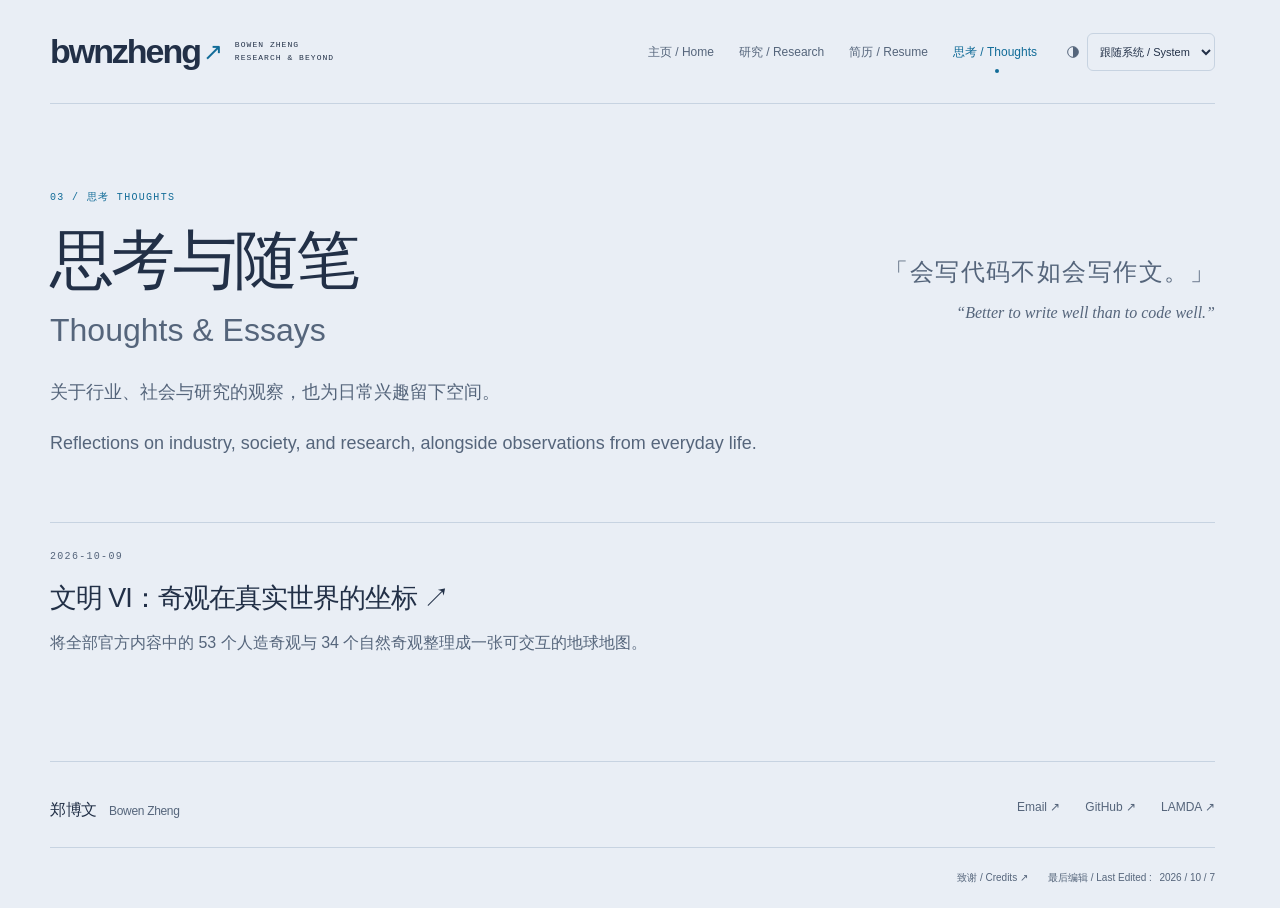
==== blog/index.html @ 1c4743f0 "Publish website" ====
<!DOCTYPE html><html lang="en"><head><meta charset="UTF-8"><meta name="viewport" content="width=device-width, initial-scale=1"><meta name="description" content="Bowen Zheng, PhD candidate at LAMDA, Nanjing University. Research in continual learning, generative models, and agentic image generation."><meta name="theme-color" content="#101310"><script>
      document.documentElement.classList.add('js-enabled');
    </script><script>// Runs in the head before first paint, shared by every page.
(() => {
  const storageKey = 'bwnzheng-theme';
  const system = window.matchMedia('(prefers-color-scheme: dark)');
  const normalize = (value) => (['light', 'dark'].includes(value) ? value : 'system');
  let preference = 'system';
  try {
    preference = normalize(localStorage.getItem(storageKey));
  } catch {
    // A blocked storage API should not prevent theme switching.
  }
  const apply = () => {
    const theme = preference === 'system' ? (system.matches ? 'dark' : 'light') : preference;
    document.documentElement.dataset.theme = theme;
    document.documentElement.dataset.themePreference = preference;
    document
      .querySelector('meta[name="theme-color"]')
      ?.setAttribute('content', theme === 'dark' ? '#101310' : '#e9eef5');
    const select = document.getElementById('theme-select');
    if (select) select.value = preference;
  };
  apply();
  system.addEventListener('change', () => {
    if (preference === 'system') apply();
  });
  window.addEventListener('storage', (event) => {
    if (event.key === storageKey || event.key === null) {
      preference = normalize(event.newValue);
      apply();
    }
  });
  document.addEventListener(
    'DOMContentLoaded',
    () => {
      apply();
      document.getElementById('theme-select')?.addEventListener('change', (event) => {
        preference = normalize(event.target.value);
        try {
          if (preference === 'system') localStorage.removeItem(storageKey);
          else localStorage.setItem(storageKey, preference);
        } catch {
          // Keep the choice active in this page even when persistence is unavailable.
        }
        apply();
      });
    },
    { once: true },
  );
})();
</script><meta name="generator" content="Astro v7.3.5"><title>思考 · Thoughts · Bowen Zheng</title><link rel="icon" type="image/svg+xml" href="/favicon.svg"><link rel="canonical" href="https://bwnzheng.github.io/blog/"><meta property="og:title" content="思考 · Thoughts · Bowen Zheng"><meta property="og:description" content="Bowen Zheng, PhD candidate at LAMDA, Nanjing University. Research in continual learning, generative models, and agentic image generation."><meta property="og:type" content="website"><meta property="og:url" content="https://bwnzheng.github.io/blog/"><link rel="stylesheet" href="/_astro/BaseLayout.BLHPv5Hu.css"><style>.page-heading-with-quote[data-astro-cid-s7fn5vct]{max-width:none}.page-heading-title-row[data-astro-cid-s7fn5vct]{justify-content:space-between;align-items:center;gap:24px;margin-bottom:24px;display:flex}.page-heading-title-row[data-astro-cid-s7fn5vct] h1[data-astro-cid-s7fn5vct]{flex-shrink:0;margin-bottom:0}.page-heading-quote[data-astro-cid-s7fn5vct]{margin:0;text-align:right;max-width:420px;color:var(--muted);margin-inline-start:auto;line-height:1.8}.page-heading-quote[data-astro-cid-s7fn5vct] p[data-astro-cid-s7fn5vct]{margin:0}.page-heading-quote[data-astro-cid-s7fn5vct]>[data-astro-cid-s7fn5vct][lang=zh]{letter-spacing:.06em;font-family:Kaiti SC,STKaiti,KaiTi,楷体,serif;font-size:clamp(20px,2vw,24px)}.page-heading-quote[data-astro-cid-s7fn5vct]>[data-astro-cid-s7fn5vct][lang=en]{font-synthesis:style;margin-top:6px;font-family:Georgia,Times New Roman,serif;font-size:16px;font-style:italic;line-height:1.6}.page-heading-long-quote[data-astro-cid-s7fn5vct] .page-heading-quote[data-astro-cid-s7fn5vct]{max-width:560px}.quote-author[data-astro-cid-s7fn5vct]{flex-wrap:wrap;justify-content:flex-end;gap:0 8px;margin-top:12px;font-size:13px;line-height:1.6;display:flex}@media (width>=701px) and (width<=1000px){.page-heading-long-quote[data-astro-cid-s7fn5vct]{flex-direction:column;align-items:flex-start}}@media (width<=700px){.page-heading-title-row[data-astro-cid-s7fn5vct]{flex-direction:column;align-items:flex-start;gap:16px}.page-heading-quote[data-astro-cid-s7fn5vct]{text-align:left;margin-inline-start:0}.quote-author[data-astro-cid-s7fn5vct]{justify-content:flex-start}}
</style></head><body><a class="skip-link" href="#main">Skip to content</a><header class="site-header wrap"><a class="wordmark" href="/" aria-label="Bowen Zheng home">bwnzheng<span>↗</span><span class="wordmark-caption">BOWEN ZHENG<br>RESEARCH & BEYOND</span></a><div class="header-controls"><nav aria-label="Main navigation"><a href="/">主页 / Home</a><a href="/research/">研究 / Research</a><a href="/resume/">简历 / Resume</a><a href="/blog/" aria-current="page">思考 / Thoughts</a></nav><label class="theme-picker"><svg viewBox="0 0 24 24" fill="none" stroke="currentColor" stroke-width="1.5" aria-hidden="true"><circle cx="12" cy="12" r="8"></circle><path d="M12 4a8 8 0 0 1 0 16Z" fill="currentColor" stroke="none"></path></svg><span class="sr-only">主题 / Color theme</span><select id="theme-select" aria-label="主题 / Color theme"><option value="system">跟随系统 / System</option><option value="light">日间 / Light</option><option value="dark">夜间 / Dark</option></select><script>
            // Restore the choice as soon as the control is parsed, before first paint.
            document.getElementById('theme-select').value =
              document.documentElement.dataset.themePreference || 'system';
          </script></label></div></header><main id="main"><div class="wrap"><header class="page-heading page-heading-with-quote" data-astro-cid-s7fn5vct><p class="eyebrow" data-astro-cid-s7fn5vct><span data-astro-cid-s7fn5vct>03 /</span><span lang="zh" data-astro-cid-s7fn5vct>思考</span><span lang="en" data-astro-cid-s7fn5vct>THOUGHTS</span></p><div class="page-heading-title-row" data-astro-cid-s7fn5vct><h1 class="bilingual-title" data-astro-cid-s7fn5vct><span lang="zh" data-astro-cid-s7fn5vct>思考与随笔</span><span class="title-en" lang="en" data-astro-cid-s7fn5vct>Thoughts &amp; Essays</span></h1><blockquote class="page-heading-quote" data-astro-cid-s7fn5vct><p lang="zh" data-astro-cid-s7fn5vct>「会写代码不如会写作文。」</p><p lang="en" data-astro-cid-s7fn5vct>“Better to write well than to code well.”</p></blockquote></div><p class="lead" lang="zh" data-astro-cid-s7fn5vct>关于行业、社会与研究的观察，也为日常兴趣留下空间。</p><p class="lead" lang="en" data-astro-cid-s7fn5vct>Reflections on industry, society, and research, alongside observations from everyday life.</p></header><div class="notes-list"><a href="/blog/civ6-wonders/"><p class="eyebrow">2026-10-09</p><h2>文明 VI：奇观在真实世界的坐标 ↗</h2><p>将全部官方内容中的 53 个人造奇观与 34 个自然奇观整理成一张可交互的地球地图。</p></a></div></div></main><footer class="wrap site-footer"><div><a class="footer-name" href="/"><span lang="zh">郑博文</span><span lang="en">Bowen Zheng</span></a></div><div class="footer-links"><a href="mailto:zhengbw@lamda.nju.edu.cn">Email ↗</a><a href="https://github.com/bwnzheng" target="_blank" rel="noopener noreferrer" rel="noopener noreferrer">GitHub ↗</a><a href="https://www.lamda.nju.edu.cn/" target="_blank" rel="noopener noreferrer" rel="noopener noreferrer">LAMDA ↗</a></div><div class="footer-bottom"><a href="/credits/">致谢 / Credits ↗</a><div class="footer-editing"><span lang="zh">最后编辑</span> / <span lang="en">Last Edited</span> :<time datetime="2026-10-07">2026 / 10 / 7</time></div></div></footer><script>(() => {
  // This script restores the position; disable competing browser restoration.
  history.scrollRestoration = 'manual';
  const storageKey = `page-state:${location.pathname}${location.search}`;
  const panels = [...document.querySelectorAll('details[id]')];
  const entry = history.state?.pageNavigation;
  let snapshot = entry;
  if (!snapshot) {
    try {
      snapshot = JSON.parse(sessionStorage.getItem(storageKey) || 'null');
    } catch {
      // History restoration still works when session storage is unavailable.
    }
  }

  const sameSiteSource = (value) => {
    if (!value) return null;
    try {
      const source = new URL(value, location.href);
      return source.origin === location.origin &&
        (source.pathname !== location.pathname || source.search !== location.search)
        ? source.href
        : null;
    } catch {
      return null;
    }
  };
  // Keep the source on this history entry so a refresh cannot change it.
  const returnTo = sameSiteSource(entry?.returnTo ?? document.referrer);
  history.replaceState({ ...history.state, pageNavigation: { ...snapshot, returnTo } }, '');

  const openHashTarget = () => {
    let target;
    try {
      target = document.getElementById(decodeURIComponent(location.hash.slice(1)));
    } catch {
      return null;
    }
    for (
      let panel = target?.closest('details');
      panel;
      panel = panel.parentElement?.closest('details')
    ) {
      panel.open = true;
    }
    return target;
  };
  const restore = () => {
    const saved = history.state?.pageNavigation;
    if (Array.isArray(saved?.open)) {
      panels.forEach((panel) => {
        panel.open = saved.open.includes(panel.id);
      });
    }
    return openHashTarget();
  };
  let ready = false;
  let saveFrame = 0;
  const save = () => {
    cancelAnimationFrame(saveFrame);
    saveFrame = 0;
    if (!ready) return;
    const saved = {
      returnTo,
      open: panels.filter((panel) => panel.open).map((panel) => panel.id),
      scrollY: window.scrollY,
    };
    history.replaceState({ ...history.state, pageNavigation: saved }, '');
    try {
      // Also restore when a return link loads the source as a new history entry.
      sessionStorage.setItem(
        storageKey,
        JSON.stringify({ open: saved.open, scrollY: saved.scrollY }),
      );
    } catch {
      // Storage restrictions must not prevent normal navigation.
    }
  };
  restore();
  panels.forEach((panel) => panel.addEventListener('toggle', save));
  document.addEventListener('click', save, { capture: true });
  // Update the history entry while scrolling: pagehide may be too late for reload.
  window.addEventListener(
    'scroll',
    () => {
      if (ready && !saveFrame) saveFrame = requestAnimationFrame(save);
    },
    { passive: true },
  );
  window.addEventListener('pagehide', save);
  document.addEventListener('visibilitychange', () => {
    if (document.hidden) save();
  });
  window.addEventListener('hashchange', openHashTarget);
  window.addEventListener('pageshow', () => {
    ready = false;
    cancelAnimationFrame(saveFrame);
    saveFrame = 0;
    const target = restore();
    const saved = history.state?.pageNavigation;
    requestAnimationFrame(() =>
      requestAnimationFrame(() => {
        if (typeof saved?.scrollY === 'number') {
          window.scrollTo({ top: saved.scrollY, behavior: 'instant' });
        } else {
          target?.scrollIntoView({ behavior: 'instant', block: 'start' });
        }
        ready = true;
      }),
    );
  });

  document.querySelectorAll('[data-back-link]').forEach((link) => {
    if (!returnTo) return;
    link.href = returnTo;
    link.addEventListener('click', (event) => {
      if (
        event.button ||
        event.metaKey ||
        event.ctrlKey ||
        event.shiftKey ||
        event.altKey ||
        history.length < 2
      )
        return;
      event.preventDefault();
      history.back();
    });
  });
})();
</script></body></html>
---- _astro/BaseLayout.BLHPv5Hu.css ----
/*! tailwindcss v4.3.3 | MIT License | https://tailwindcss.com */
@layer properties{@supports (((-webkit-hyphens:none)) and (not (margin-trim:inline))) or ((-moz-orient:inline) and (not (color:rgb(from red r g b)))){*,:before,:after,::backdrop{--tw-rotate-x:initial;--tw-rotate-y:initial;--tw-rotate-z:initial;--tw-skew-x:initial;--tw-skew-y:initial;--tw-border-style:solid;--tw-shadow:0 0 #0000;--tw-shadow-color:initial;--tw-shadow-alpha:100%;--tw-inset-shadow:0 0 #0000;--tw-inset-shadow-color:initial;--tw-inset-shadow-alpha:100%;--tw-ring-color:initial;--tw-ring-shadow:0 0 #0000;--tw-inset-ring-color:initial;--tw-inset-ring-shadow:0 0 #0000;--tw-ring-inset:initial;--tw-ring-offset-width:0px;--tw-ring-offset-color:#fff;--tw-ring-offset-shadow:0 0 #0000;--tw-outline-style:solid;--tw-blur:initial;--tw-brightness:initial;--tw-contrast:initial;--tw-grayscale:initial;--tw-hue-rotate:initial;--tw-invert:initial;--tw-opacity:initial;--tw-saturate:initial;--tw-sepia:initial;--tw-drop-shadow:initial;--tw-drop-shadow-color:initial;--tw-drop-shadow-alpha:100%;--tw-drop-shadow-size:initial}}}@layer theme{:root,:host{--font-sans:-apple-system, BlinkMacSystemFont, "Segoe UI", Roboto, "Helvetica Neue", "Noto Sans", Arial, sans-serif, "Apple Color Emoji", "Segoe UI Emoji", "Segoe UI Symbol", "Noto Color Emoji";--font-mono:ui-monospace, SFMono-Regular, Menlo, Monaco, Consolas, "Liberation Mono", "Courier New", monospace;--default-transition-duration:.15s;--default-transition-timing-function:cubic-bezier(.4, 0, .2, 1);--default-font-family:var(--font-sans);--default-mono-font-family:var(--font-mono)}}@layer base{*,:after,:before,::backdrop{box-sizing:border-box;border:0 solid;margin:0;padding:0}::file-selector-button{box-sizing:border-box;border:0 solid;margin:0;padding:0}html,:host{-webkit-text-size-adjust:100%;tab-size:4;line-height:1.5;font-family:var(--default-font-family,-apple-system, BlinkMacSystemFont, "Segoe UI", Roboto, "Helvetica Neue", "Noto Sans", Arial, sans-serif, "Apple Color Emoji", "Segoe UI Emoji", "Segoe UI Symbol", "Noto Color Emoji");font-feature-settings:var(--default-font-feature-settings,normal);font-variation-settings:var(--default-font-variation-settings,normal);-webkit-tap-highlight-color:transparent}hr{height:0;color:inherit;border-top-width:1px}abbr:where([title]){text-decoration:underline dotted}h1,h2,h3,h4,h5,h6{font-size:inherit;font-weight:inherit}a{color:inherit;-webkit-text-decoration:inherit;-webkit-text-decoration:inherit;-webkit-text-decoration:inherit;text-decoration:inherit}b,strong{font-weight:bolder}code,kbd,samp,pre{font-family:var(--default-mono-font-family,ui-monospace, SFMono-Regular, Menlo, Monaco, Consolas, "Liberation Mono", "Courier New", monospace);font-feature-settings:var(--default-mono-font-feature-settings,normal);font-variation-settings:var(--default-mono-font-variation-settings,normal);font-size:1em}small{font-size:80%}sub,sup{vertical-align:baseline;font-size:75%;line-height:0;position:relative}sub{bottom:-.25em}sup{top:-.5em}table{text-indent:0;border-color:inherit;border-collapse:collapse}:-moz-focusring:where(:not(iframe)){outline:auto}progress{vertical-align:baseline}summary{display:list-item}ol,ul,menu{list-style:none}img,svg,video,canvas,audio,iframe,embed,object{vertical-align:middle;display:block}img,video{max-width:100%;height:auto}button,input,select,optgroup,textarea{font:inherit;font-feature-settings:inherit;font-variation-settings:inherit;letter-spacing:inherit;color:inherit;opacity:1;background-color:#0000;border-radius:0}::file-selector-button{font:inherit;font-feature-settings:inherit;font-variation-settings:inherit;letter-spacing:inherit;color:inherit;opacity:1;background-color:#0000;border-radius:0}:where(select:is([multiple],[size])) optgroup{font-weight:bolder}:where(select:is([multiple],[size])) optgroup option{padding-inline-start:20px}::file-selector-button{margin-inline-end:4px}::placeholder{opacity:1}@supports (not ((-webkit-appearance:-apple-pay-button))) or (contain-intrinsic-size:1px){::placeholder{color:currentColor}@supports (color:color-mix(in lab, red, red)){::placeholder{color:color-mix(in oklab, currentcolor 50%, transparent)}}}textarea{resize:vertical}::-webkit-search-decoration{-webkit-appearance:none}::-webkit-date-and-time-value{min-height:1lh;text-align:inherit}::-webkit-datetime-edit{display:inline-flex}::-webkit-datetime-edit-fields-wrapper{padding:0}::-webkit-datetime-edit{padding-block:0}::-webkit-datetime-edit-year-field{padding-block:0}::-webkit-datetime-edit-month-field{padding-block:0}::-webkit-datetime-edit-day-field{padding-block:0}::-webkit-datetime-edit-hour-field{padding-block:0}::-webkit-datetime-edit-minute-field{padding-block:0}::-webkit-datetime-edit-second-field{padding-block:0}::-webkit-datetime-edit-millisecond-field{padding-block:0}::-webkit-datetime-edit-meridiem-field{padding-block:0}::-webkit-calendar-picker-indicator{line-height:1}:-moz-ui-invalid{box-shadow:none}button,input:where([type=button],[type=reset],[type=submit]){appearance:button}::file-selector-button{appearance:button}::-webkit-inner-spin-button{height:auto}::-webkit-outer-spin-button{height:auto}[hidden]:where(:not([hidden=until-found])){display:none!important}}@layer components;@layer utilities{.visible{visibility:visible}.sr-only{clip-path:inset(50%);white-space:nowrap;border-width:0;width:1px;height:1px;margin:-1px;padding:0;position:absolute;overflow:hidden}.fixed{position:fixed}.relative{position:relative}.static{position:static}.block{display:block}.grid{display:grid}.hidden{display:none}.flex-shrink{flex-shrink:1}.transform{transform:var(--tw-rotate-x,) var(--tw-rotate-y,) var(--tw-rotate-z,) var(--tw-skew-x,) var(--tw-skew-y,)}.resize{resize:both}.flex-wrap{flex-wrap:wrap}.border{border-style:var(--tw-border-style);border-width:1px}.ring{--tw-ring-shadow:var(--tw-ring-inset,) 0 0 0 calc(1px + var(--tw-ring-offset-width)) var(--tw-ring-color,currentcolor);box-shadow:var(--tw-inset-shadow), var(--tw-inset-ring-shadow), var(--tw-ring-offset-shadow), var(--tw-ring-shadow), var(--tw-shadow)}.outline{outline-style:var(--tw-outline-style);outline-width:1px}.filter{filter:var(--tw-blur,) var(--tw-brightness,) var(--tw-contrast,) var(--tw-grayscale,) var(--tw-hue-rotate,) var(--tw-invert,) var(--tw-saturate,) var(--tw-sepia,) var(--tw-drop-shadow,)}.transition{transition-property:color,background-color,border-color,outline-color,text-decoration-color,fill,stroke,--tw-gradient-from,--tw-gradient-via,--tw-gradient-to,opacity,box-shadow,transform,translate,scale,rotate,filter,-webkit-backdrop-filter,backdrop-filter,display,content-visibility,overlay,pointer-events;transition-timing-function:var(--tw-ease,var(--default-transition-timing-function));transition-duration:var(--tw-duration,var(--default-transition-duration))}}:root{color:var(--text);background:var(--background);font-synthesis:none;--background:#101310;--text:#e9ece5;--surface:#171c15;--button-text:#1c2514;--accent-hover:#d5ff9a;--globe-land:#c4f578;--globe-ocean:#829866;--globe-grid:#a9c778;--muted:#99a095;--line:#30362d;--accent:#c4f578;color-scheme:dark;font-family:Inter,-apple-system,BlinkMacSystemFont,Segoe UI,PingFang SC,sans-serif}:root[data-theme=light]{--background:#e9eef5;--text:#223047;--surface:#dfe7f1;--muted:#55657b;--line:#c7d3e1;--accent:#126c98;--button-text:#fff;--accent-hover:#0b557d;--globe-land:#2186b1;--globe-ocean:#7494b1;--globe-grid:#527d9e;--field-art-start:#e0e8f3;--field-art-mid:#d7e3f0;--field-art-end:#cad9ea;--field-art-glow:#4bb8e0;--field-art-line:#2784b1;--field-art-node:#dfedf7;--field-art-tile-start:#b7d8ed;--field-art-tile-mid:#90b5da;--field-art-tile-end:#b7b7e2;--field-art-panel:#c4d5e8;--field-art-panel-alt:#b9cde3;--field-art-mountain:#447da9;--field-art-mountain-front:#325d8e;--field-art-sun:#f0f7fc;--field-art-outline:#f4f9ff;color-scheme:light}@media (prefers-color-scheme:light){:root:not([data-theme]){--background:#e9eef5;--text:#223047;--surface:#dfe7f1;--muted:#55657b;--line:#c7d3e1;--accent:#126c98;--button-text:#fff;--accent-hover:#0b557d;--globe-land:#2186b1;--globe-ocean:#7494b1;--globe-grid:#527d9e;--field-art-start:#e0e8f3;--field-art-mid:#d7e3f0;--field-art-end:#cad9ea;--field-art-glow:#4bb8e0;--field-art-line:#2784b1;--field-art-node:#dfedf7;--field-art-tile-start:#b7d8ed;--field-art-tile-mid:#90b5da;--field-art-tile-end:#b7b7e2;--field-art-panel:#c4d5e8;--field-art-panel-alt:#b9cde3;--field-art-mountain:#447da9;--field-art-mountain-front:#325d8e;--field-art-sun:#f0f7fc;--field-art-outline:#f4f9ff;color-scheme:light}}*{box-sizing:border-box}html{scrollbar-gutter:stable;scroll-behavior:smooth;scroll-padding-top:30px}@supports not (scrollbar-gutter:stable){html{overflow-y:scroll}}body{margin:0}a{color:inherit;text-decoration:none;transition:color .2s}a:hover{color:var(--accent)}button,input,select{font:inherit}button,a,input,select{touch-action:manipulation}button:focus-visible,a:focus-visible,input:focus-visible,select:focus-visible{outline:2px solid var(--accent);outline-offset:6px}img{max-width:100%;display:block}p{color:var(--muted);margin:0 0 18px;line-height:1.8}h1,h2,h3{letter-spacing:-.04em;margin:0;font-weight:500;line-height:1.15}h1{font-size:clamp(44px,5.2vw,76px)}h2{font-size:clamp(30px,3vw,42px)}h3{font-size:24px}em{color:var(--accent);font-family:Georgia,Times New Roman,serif;font-weight:400}[hidden]{display:none!important}.wrap{width:min(1240px,100% - 100px);margin-inline:auto}.accent{color:var(--accent)}.eyebrow{letter-spacing:.13em;color:var(--muted);font-family:SFMono-Regular,Consolas,monospace;font-size:10px;font-weight:500;line-height:1.7}.eyebrow>span{color:var(--accent)}.status-dot{background:var(--accent);width:6px;height:6px;box-shadow:0 0 12px var(--accent);border-radius:100%;margin-right:8px;display:inline-block}@supports (color:color-mix(in lab, red, red)){.status-dot{box-shadow:0 0 12px color-mix(in srgb, var(--accent) 25%, transparent)}}.text-link{align-items:center;gap:18px;font-size:13px;display:inline-flex}.skip-link{background:var(--accent);color:var(--button-text);z-index:5;padding:12px;position:absolute;top:-80px;left:20px}.skip-link:focus{top:8px}.site-header{border-bottom:1px solid var(--line);justify-content:space-between;align-items:center;gap:30px;height:104px;display:flex}.wordmark{letter-spacing:-.06em;align-items:center;font-size:34px;font-weight:650;display:flex}.wordmark>span:first-child{color:var(--accent);margin:0 14px 0 3px;font-size:24px}.wordmark-caption{letter-spacing:.13em;font-family:monospace;font-size:8px;font-weight:400;line-height:1.6}.site-header nav{color:var(--muted);gap:25px;font-size:12px;display:flex}.site-header nav a{padding:14px 0;position:relative}.site-header nav a[aria-current]{color:var(--accent)}.site-header nav a[aria-current]:after{content:"";background:var(--accent);border-radius:50%;width:4px;height:4px;position:absolute;bottom:2px;left:50%}.header-controls{align-items:center;gap:28px;display:flex}.theme-picker{color:var(--muted);align-items:center;gap:6px;display:flex}.theme-picker svg{flex-shrink:0;width:16px;height:16px}.theme-picker select{border:1px solid var(--line);background:var(--background);max-width:155px;min-height:38px;color:var(--text);cursor:pointer;border-radius:6px;padding:6px 8px;font-size:11px}.theme-picker select:hover{border-color:var(--accent)}:root[data-theme=light] .globe-fallback{filter:brightness(.6)sepia()saturate(2)hue-rotate(155deg)}.hero{grid-template-columns:1.15fr 1fr;align-items:center;min-height:650px;padding-top:32px;padding-bottom:38px;display:grid;position:relative}.hero-copy{z-index:1;position:relative}.hero h1{letter-spacing:-.055em;flex-wrap:wrap;align-items:baseline;gap:8px 20px;font-size:clamp(42px,4.2vw,62px);display:flex}.chinese-name{color:var(--accent);letter-spacing:.04em;font-family:Kaiti SC,STKaiti,KaiTi,楷体,serif;font-size:1em;font-weight:400}.english-name{color:var(--muted);letter-spacing:-.035em;font-size:.52em;font-weight:400}.hero-role{color:var(--muted);flex-wrap:wrap;gap:6px 14px;margin-top:14px;font-size:12px;line-height:1.6;display:flex}.hero h2{margin-top:30px;font-size:clamp(24px,2.3vw,32px);line-height:1.4}.hero h2 .title-en{font-size:.58em;line-height:1.5}.hero-description{margin-top:24px;font-size:14px;line-height:1.8}.hero-actions{align-items:center;gap:28px;margin-top:33px;display:flex}.button{border:1px solid var(--line);border-radius:5px;align-items:center;gap:24px;padding:14px 20px;font-size:12px;display:inline-flex}.primary{background:var(--accent);color:var(--button-text);border-color:var(--accent);font-weight:600}.primary:hover{color:var(--button-text);background:var(--accent-hover)}.hero-art{isolation:isolate;background:radial-gradient(ellipse at center, var(--accent), transparent 64%);height:510px;position:relative}@supports (color:color-mix(in lab, red, red)){.hero-art{background:radial-gradient(ellipse at center, color-mix(in srgb, var(--accent) 9%, transparent), transparent 64%)}}.hero-art{overflow:hidden}.particle-canvas{position:absolute;inset:0}.particle-canvas canvas{display:block}.hero .globe-section-title{letter-spacing:.02em;color:var(--muted);margin:0;font-size:15px;font-weight:500;line-height:1.5;position:absolute;top:0;left:0}.dot-globe{height:480px;position:relative}.hero-art .dot-globe{height:auto;position:absolute;inset:32px 0 0}.globe-fallback{object-fit:contain;pointer-events:none;width:100%;height:calc(100% - 48px);position:absolute}.dot-globe.is-ready:not(.has-error) .globe-fallback{display:none}.dot-globe .particle-canvas{visibility:hidden;cursor:grab;touch-action:pan-y;border-radius:12px;bottom:48px}.dot-globe.is-ready:not(.has-error) .particle-canvas{visibility:visible}.dot-globe .particle-canvas:active{cursor:grabbing}.globe-markers{pointer-events:none;position:absolute;inset:0 0 48px}.globe-marker{pointer-events:auto;cursor:pointer;width:20px;height:20px;color:var(--globe-marker-color,var(--accent));text-align:left;border-radius:6px;padding:0;position:absolute;transform:translate(-50%,-50%)}.globe-marker[hidden]{display:none}.globe-marker-line{background:var(--globe-marker-color,var(--accent));height:1px;position:absolute;top:10px;left:10px}@supports (color:color-mix(in lab, red, red)){.globe-marker-line{background:color-mix(in srgb, var(--globe-marker-color,var(--accent)) 46%, transparent)}}.globe-marker-line{transform-origin:0;pointer-events:none}.globe-marker-dot{width:var(--globe-marker-size,10px);height:var(--globe-marker-size,10px);background:var(--globe-marker-color,var(--accent));box-shadow:0 0 0 4px var(--globe-marker-color,var(--accent)), 0 0 14px var(--globe-marker-color,var(--accent));border-radius:50%;position:absolute;top:50%;left:50%;transform:translate(-50%,-50%)}@supports (color:color-mix(in lab, red, red)){.globe-marker-dot{box-shadow:0 0 0 4px color-mix(in srgb, var(--globe-marker-color,var(--accent)) 15%, transparent), 0 0 14px color-mix(in srgb, var(--globe-marker-color,var(--accent)) 40%, transparent)}}.globe-marker-name{white-space:nowrap;background:var(--background);border-radius:4px;width:max-content;padding:3px 6px;position:absolute}@supports (color:color-mix(in lab, red, red)){.globe-marker-name{background:color-mix(in srgb, var(--background) 85%, transparent)}}.globe-marker-name{align-items:baseline;gap:5px;padding-block:2px;font-size:11px;line-height:1.4;display:flex}.globe-marker-name>span{display:inline}.globe-marker-name>[lang=en]{color:var(--muted);font-size:9px}.globe-notation-card{border:1px solid var(--accent);position:absolute;bottom:60px;left:12px;right:12px}@supports (color:color-mix(in lab, red, red)){.globe-notation-card{border:1px solid color-mix(in srgb, var(--accent) 25%, transparent)}}.globe-notation-card{background:var(--background);border-radius:8px;padding:12px 14px}@supports (color:color-mix(in lab, red, red)){.globe-notation-card{background:color-mix(in srgb, var(--background) 95%, transparent)}}.globe-notation-card{z-index:3}.globe-notation-title{color:var(--accent);flex-wrap:wrap;align-items:baseline;gap:8px;padding-right:25px;font-size:16px;line-height:1.4;display:flex}.globe-notation-title>[lang=en]{color:var(--muted);font-size:12px;font-weight:400}.globe-event-table{border-collapse:collapse;width:100%;margin-top:6px;font-size:11px;line-height:1.45}.globe-event-table td{vertical-align:top;padding:7px 0}.globe-event-table tr+tr td{border-top:1px solid var(--line)}.globe-event-table tr:last-child td{padding-bottom:0}.globe-event-copy{gap:6px;display:flex}.globe-event-bullet{color:var(--accent)}.globe-event-table .bilingual-copy>[lang=en]{margin-top:3px;font-size:10px}.globe-event-table .globe-event-date{text-align:right;white-space:nowrap;color:var(--muted);font-variant-numeric:tabular-nums;padding-left:10px;font-size:10px}.globe-notation-card{max-height:calc(100% - 78px);overflow-y:auto}.globe-event-ongoing{vertical-align:top;flex-direction:column;display:inline-flex}.globe-event-ongoing>[lang=en]{font-size:8px}.globe-notation-close{width:32px;height:32px;color:var(--muted);cursor:pointer;font-size:22px;position:absolute;top:6px;right:6px}.globe-notation-close:hover{color:var(--accent)}.globe-tools{justify-content:center;align-items:center;gap:18px;display:flex;position:absolute;bottom:8px;left:0;right:0}.globe-hint{color:var(--muted);margin:0;font-size:10px;line-height:1.5}.globe-hint>span{display:block}.globe-hint>[lang=en]{opacity:.75;font-size:9px}.globe-buttons{gap:4px;display:flex}.globe-buttons button{border:1px solid var(--line);width:34px;height:34px;color:var(--accent);cursor:pointer;background:var(--background);border-radius:50%;font-size:17px}.globe-buttons button:hover{border-color:var(--accent);background:var(--accent)}@supports (color:color-mix(in lab, red, red)){.globe-buttons button:hover{background:color-mix(in srgb, var(--accent) 7%, transparent)}}@media (width<=760px){.globe-tools{gap:10px}.globe-buttons button{width:36px;height:36px}}.about-section{border-top:1px solid var(--line);border-bottom:1px solid var(--line);grid-template-columns:1fr 1.8fr;gap:70px;padding-block:44px;display:grid}.about-identity{align-self:start;align-items:center;gap:22px;display:flex}.about-identity img{object-fit:cover;filter:grayscale(.35);border-radius:4px}.about-identity p{margin-bottom:6px;font-size:13px}.about-identity .eyebrow{font-size:9px}.about-copy{letter-spacing:-.015em;color:var(--text);font-size:19px;line-height:1.65}.about-copy a{text-decoration:underline;-webkit-text-decoration-color:var(--accent);-webkit-text-decoration-color:var(--accent);text-decoration-color:var(--accent);text-underline-offset:5px}.about-section>div>p:not(.about-copy){font-size:13px}.section{padding-block:78px 4px}.section-heading{justify-content:space-between;align-items:end;gap:20px;margin-bottom:34px;display:flex}.section-heading .eyebrow{margin-bottom:13px}.section-heading .text-link{margin-bottom:6px}.journey-grid{grid-template-columns:repeat(4,1fr);gap:30px;margin-top:42px;display:grid}.journey-node{border-top:1px solid var(--line);color:var(--accent);justify-content:space-between;margin-bottom:25px;padding-top:22px;font:11px monospace;display:flex;position:relative}.journey-node:before{content:"";border:1px solid var(--accent);background:var(--background);border-radius:50%;width:7px;height:7px;position:absolute;top:-4px}.journey-item h3{letter-spacing:-.04em;font-size:21px}.journey-item .eyebrow{margin-bottom:9px;font-size:8px}.journey-cn{margin-top:6px;margin-bottom:15px;color:var(--muted)!important;font-size:11px!important}.journey-item>p:last-child{font-size:12px;line-height:1.85}.project-grid{grid-template-columns:1fr 1fr;gap:28px;display:grid}.project-card{border:1px solid var(--line);background:var(--surface);border-radius:9px;transition:transform .25s,border-color .25s;overflow:hidden}.project-card:hover{border-color:var(--accent);color:inherit;transform:translateY(-5px)}.project-preview{aspect-ratio:1.85;background:#e7e9e1;align-items:center;padding:20px;display:flex;position:relative;overflow:hidden}.project-preview img{object-fit:contain;width:100%;height:100%;transition:transform .4s}.project-card:hover img{transform:scale(1.025)}.project-arrow{background:var(--background);position:absolute;top:17px;right:17px}@supports (color:color-mix(in lab, red, red)){.project-arrow{background:color-mix(in srgb, var(--background) 87%, transparent)}}.project-arrow{color:var(--accent);border-radius:50%;place-items:center;width:32px;height:32px;display:grid}.project-caption{padding:25px 28px}.project-caption .eyebrow{justify-content:space-between;margin-bottom:12px;font-size:9px;display:flex}.project-caption h3{margin-bottom:12px;font-size:26px}.project-caption>p:last-child{margin:0;font-size:12px}.publication{border-top:1px solid var(--line);grid-template-columns:190px 1fr;gap:30px;padding:28px 0;display:grid}.publication-image{background:#e7e9e1;border-radius:5px;align-self:start;padding:10px;overflow:hidden}.publication-image img{object-fit:contain;width:100%;height:110px}.publication h3{letter-spacing:-.025em;font-size:20px;line-height:1.4}.publication .eyebrow{margin-bottom:8px;font-size:9px}.authors{color:var(--muted);margin:9px 0 13px;font-size:12px;line-height:1.8}.authors strong{color:var(--text);font-weight:500}.paper-links{color:var(--accent);flex-wrap:wrap;gap:18px;font:11px monospace;display:flex}.contact-section{border-top:1px solid var(--line);text-align:center;background:radial-gradient(ellipse at bottom, var(--accent), transparent 65%);margin-block:80px 0;padding:65px 0}@supports (color:color-mix(in lab, red, red)){.contact-section{background:radial-gradient(ellipse at bottom, color-mix(in srgb, var(--accent) 5%, transparent), transparent 65%)}}.contact-section h2{margin-block:24px;font-size:clamp(38px,4.4vw,62px);line-height:1.15}.contact-email{border-bottom:1px solid var(--accent);margin-top:8px;padding-bottom:8px;font-size:16px;display:inline-block}.contact-links{color:var(--muted);justify-content:center;gap:30px;margin-top:22px;font-size:12px;display:flex}.site-footer{border-top:1px solid var(--line);flex-wrap:wrap;justify-content:space-between;gap:25px;margin-top:60px;padding-top:36px;display:flex}.footer-name{letter-spacing:-.02em;font-size:16px}.footer-name>[lang=en]{color:var(--muted);margin-left:12px;font-size:12px}.site-footer p{margin-top:10px;font-size:11px}.footer-links{color:var(--muted);align-items:start;gap:25px;font-size:12px;display:flex}.footer-bottom{border-top:1px solid var(--line);color:var(--muted);flex-wrap:wrap;flex-basis:100%;justify-content:flex-end;align-items:baseline;gap:8px 20px;padding:22px 0;font-size:10px;line-height:1.6;display:flex}.footer-editing{text-align:right}.footer-editing time{margin-inline-start:.75em}.page-heading{padding:85px 0 45px}.page-heading:not(.page-heading-with-quote){max-width:950px}.page-heading h1{margin-bottom:24px;font-size:clamp(40px,5vw,65px)}.lead{max-width:850px;font-size:18px;line-height:1.8}.filter-bar{border-block:1px solid var(--line);align-items:end;gap:20px;padding:22px 0;display:flex}.filter-bar label{color:var(--muted);flex-direction:column;gap:8px;font:10px monospace;display:flex}.search-label{flex:1}.filter-bar input,.filter-bar select{border:1px solid var(--line);background:var(--surface);height:45px;color:var(--text);border-radius:4px;padding:10px 14px;font:13px sans-serif}.filter-bar select{min-width:140px}.result-count{margin:22px 0;font:11px monospace}.empty-state{text-align:center;border:1px solid var(--line);border-radius:8px;margin-bottom:40px;padding:75px 30px}.empty-state h1,.empty-state h2{margin-bottom:22px}.empty-state .button{margin-top:20px}.note-symbol{color:var(--accent);margin-bottom:25px;font-size:64px;display:block}.project-detail{max-width:1050px;padding-top:60px}.project-detail>.eyebrow{margin-top:45px}.project-detail h1{font-size:clamp(34px,4.2vw,58px);line-height:1.15}.project-detail .authors{margin-block:25px}.project-detail .detail-image{object-fit:contain;background:#f3f4ef;border-radius:8px;width:100%;max-height:600px;margin:40px 0;padding:25px}.project-detail h2{margin-bottom:20px}.compact{padding-top:30px;padding-bottom:35px}.timeline{margin-top:25px}.timeline article{border-top:1px solid var(--line);padding:30px 0;position:relative}.experience-grid{grid-template-columns:230px minmax(0,1fr);gap:25px;display:grid}.timeline h3{margin-bottom:9px;font-size:23px}.timeline a{color:var(--accent);font-size:14px}.timeline p:not(.eyebrow){margin:12px 0 0;font-size:13px}.location{color:var(--muted);text-align:right;font:10px monospace}.teaching-list{margin-top:25px}.teaching-list article{border-top:1px solid var(--line);grid-template-columns:230px 1fr;gap:25px;padding:24px 0;display:grid}.teaching-list h3{font-size:21px}.prose{max-width:800px;padding-top:65px;line-height:1.8}.prose h1,.prose h2,.prose h3{margin-block:30px}.prose p{margin-block:20px}.prose ul,.prose ol{list-style:revert;padding-left:24px}.blog-content a{color:var(--accent);overflow-wrap:anywhere;text-decoration:none;transition:color .2s,background-color .2s}.blog-content a:after{content:"↗" / "";vertical-align:.12em;margin-inline-start:.15em;font-size:.8em;display:inline-block}.blog-content a:hover,.blog-content a:focus-visible{background-color:var(--accent)}@supports (color:color-mix(in lab, red, red)){.blog-content a:hover,.blog-content a:focus-visible{background-color:color-mix(in srgb, var(--accent) 8%, transparent)}}.blog-content a:focus-visible{outline-offset:3px}.notes-list>a{border-top:1px solid var(--line);padding:25px 0;display:block}.notes-list h2{margin-bottom:15px;font-size:27px}@media (width>=1500px){.hero{min-height:710px}.hero-art{height:560px}}@media (width<=1100px){.wrap{width:calc(100% - 64px)}.wordmark-caption{display:none}.site-header nav{gap:18px}.hero h1{font-size:45px}.hero-art{height:440px}.journey-grid{gap:20px}.journey-item h3{font-size:18px}.about-section{gap:35px}.experience-grid{grid-template-columns:180px minmax(0,1fr)}.teaching-list article{grid-template-columns:180px 1fr}}@media (width<=760px){.wrap{width:calc(100% - 40px)}.site-header{flex-wrap:wrap;gap:12px;height:auto;min-height:108px;padding-top:17px}.wordmark{font-size:28px}.wordmark-caption{display:none}.header-controls{display:contents}.theme-picker{margin-left:auto}.theme-picker select{max-width:150px}.site-header nav{order:3;justify-content:space-between;gap:6px;width:100%;padding-bottom:8px;font-size:12px}.hero{grid-template-columns:1fr;min-height:0;padding-top:42px}.hero h1{font-size:44px}.hero h2{margin-top:25px;font-size:25px}.hero-description{font-size:13px}.hero-actions{gap:22px}.hero-art{aspect-ratio:1;width:100%;min-width:0;height:auto;min-height:360px;margin-top:12px}.about-section{grid-template-columns:1fr;gap:25px;padding-block:30px}.about-identity img{width:54px;height:72px}.about-copy{font-size:17px}.section{padding-top:52px}.section-heading{align-items:start;gap:18px}.section-heading .text-link{white-space:nowrap;margin-top:30px;font-size:10px}.section-heading h2{font-size:28px}.section-heading .eyebrow{font-size:8px}.journey-grid{grid-template-columns:1fr 1fr;gap:25px 22px;margin-top:25px}.journey-node{margin-bottom:16px}.journey-item h3{font-size:18px}.journey-item>p:last-child{font-size:11px}.project-grid{grid-template-columns:1fr}.project-caption{padding:22px}.publication{grid-template-columns:1fr;gap:18px}.publication-image{width:170px}.publication-image img{height:90px}.publication h3{font-size:19px}.contact-section{margin-top:45px;padding-block:40px}.contact-email{font-size:14px}.site-footer{margin-top:40px}.footer-links{font-size:11px}.footer-bottom{font-size:8px}.page-heading{padding:50px 0 30px}.lead{font-size:16px}.filter-bar{flex-wrap:wrap;gap:15px}.search-label{flex-basis:100%}.filter-bar label:not(.search-label){flex:1}.filter-bar select{min-width:0}.timeline article{padding-block:24px}.experience-grid{grid-template-columns:1fr;gap:12px}.experience-grid>.eyebrow{margin:0}.teaching-list article{grid-template-columns:1fr;gap:10px}.project-detail{padding-top:35px}.project-detail .detail-image{padding:10px}.empty-state{padding:45px 20px}.empty-state h1{font-size:36px}}@media (prefers-reduced-motion:reduce){html{scroll-behavior:auto}*,:before,:after{transition:none!important;animation:none!important}}.detail-image img{object-fit:contain;width:100%;height:auto;max-height:550px}.about-identity{isolation:isolate;min-height:230px;display:block;position:relative}.about-identity .about-avatar-backdrop{object-fit:contain;filter:none;width:min(245px,92%);max-width:none;height:auto;image-rendering:pixelated;opacity:.82;pointer-events:none;position:absolute;bottom:0;left:50%;transform:translate(-50%);-webkit-mask-image:linear-gradient(#000 0% 74%,#0000 100%);mask-image:linear-gradient(#000 0% 74%,#0000 100%)}.about-identity-copy{z-index:1;padding-top:5px;position:relative}.avatar-day{display:none}:root[data-theme=light] .avatar-day{display:block}:root[data-theme=light] .avatar-night{display:none}@media (prefers-color-scheme:light){:root:not([data-theme]) .avatar-day{display:block}:root:not([data-theme]) .avatar-night{display:none}}@media (width<=760px){.about-identity{min-height:215px}.about-identity .about-avatar-backdrop{width:min(210px,70%);bottom:0}}.inline-bilingual>[lang]{display:inline}.inline-bilingual>.inline-en{color:var(--muted)}.teaching-title .inline-en{font-size:.7em;font-weight:400}.bilingual-copy>span{display:block}.bilingual-copy>[lang=en]{color:var(--muted);margin-top:8px}.bilingual-title>span{display:block}.bilingual-title>.title-en{letter-spacing:0;color:var(--muted);margin-top:10px;font-size:.5em;font-weight:400;line-height:1.4}.page-heading .eyebrow,.section-heading .eyebrow{flex-wrap:wrap;align-items:baseline;gap:.75em;display:flex}.globe-marker-name[hidden],.globe-marker-line[hidden]{display:none}.globe-marker[data-shape=square] .globe-marker-dot{border-radius:2px}.civ6-wonders{border-block:1px solid var(--line);margin-block:32px;padding-block:24px}.civ6-stats{grid-template-columns:repeat(3,1fr);gap:16px;display:grid}.civ6-stats>div{flex-direction:column;display:flex}.civ6-stats strong{color:var(--accent);font-size:clamp(28px,5vw,42px);font-weight:500;line-height:1.2}.civ6-stats [lang=en],.civ6-filters [lang=en],.civ6-legend [lang=en]{color:var(--muted);font-size:11px}.civ6-filters{grid-template-columns:1.3fr .8fr 1.6fr;gap:12px;margin-top:24px;display:grid}.civ6-filters[hidden]{display:none}.civ6-filters label{flex-direction:column;min-width:0;font-size:12px;display:flex}.civ6-filters input,.civ6-filters select{border:1px solid var(--line);background:var(--background);width:100%;min-width:0;color:var(--text);font:inherit;border-radius:6px;margin-top:6px;padding:8px}.civ6-legend,.civ6-legend>span{flex-wrap:wrap;align-items:center;gap:8px;display:flex}.civ6-legend{gap:20px;margin-top:20px;font-size:12px}.civ6-human-dot,.civ6-natural-dot{background:#b77932;width:9px;height:9px;display:inline-block}.civ6-natural-dot{background:#428da8;border-radius:50%}.civ6-globe-frame{isolation:isolate;height:clamp(390px,65vw,580px);position:relative}.civ6-globe-frame .dot-globe{height:auto;position:absolute;inset:12px 0 0}.prose .civ6-wonders p{margin-block:8px}.prose .civ6-wonders h3{margin-block:0}.civ6-globe-frame .globe-hint{margin:0}.civ6-detail{font-size:12px;line-height:1.6}.civ6-detail [lang=en]{font-size:11px}.civ6-coordinates{color:var(--accent);font-variant-numeric:tabular-nums}.civ6-source-links{flex-wrap:wrap;gap:8px 16px;display:flex}.civ6-results,.civ6-method{font-size:12px}.civ6-results [lang=en],.civ6-method [lang=en]{font-size:11px}.civ6-catalogue{margin-top:20px;font-size:13px}.civ6-catalogue summary{cursor:pointer;padding-block:10px}.civ6-catalogue-list{max-height:520px;padding-right:8px;overflow-y:auto}.civ6-catalogue-entry{border-top:1px solid var(--line)}.civ6-catalogue-entry summary>span{margin-right:8px}.civ6-catalogue-entry summary [lang=en],.civ6-unmapped{color:var(--muted);font-size:11px}.civ6-catalogue-entry .civ6-detail{padding:0 12px 12px}@media (width<=640px){.civ6-filters{grid-template-columns:1fr 1fr}.civ6-filters label:last-child{grid-column:1/-1}.civ6-legend{gap:12px}.civ6-legend [lang=en]{display:none}}.civ6-locate{border:1px solid var(--line);color:var(--accent);cursor:pointer;border-radius:6px;margin:0 12px 12px;padding:6px 10px}.civ6-locate:hover{background:var(--surface)}.globe-cluster-stem{background:var(--muted);transform-origin:0;pointer-events:none;height:1px;position:absolute;top:10px;left:10px}.globe-cluster-count{border:2px solid var(--accent);background:var(--background);color:var(--text);border-radius:50%;place-items:center;font-size:12px;font-weight:700;display:grid;position:absolute;inset:-6px}.globe-cluster-count[hidden],.globe-cluster-stem[hidden],.globe-marker[data-cluster=true] .globe-marker-dot{display:none}@property --tw-rotate-x{syntax:"*";inherits:false}@property --tw-rotate-y{syntax:"*";inherits:false}@property --tw-rotate-z{syntax:"*";inherits:false}@property --tw-skew-x{syntax:"*";inherits:false}@property --tw-skew-y{syntax:"*";inherits:false}@property --tw-border-style{syntax:"*";inherits:false;initial-value:solid}@property --tw-shadow{syntax:"*";inherits:false;initial-value:0 0 #0000}@property --tw-shadow-color{syntax:"*";inherits:false}@property --tw-shadow-alpha{syntax:"<percentage>";inherits:false;initial-value:100%}@property --tw-inset-shadow{syntax:"*";inherits:false;initial-value:0 0 #0000}@property --tw-inset-shadow-color{syntax:"*";inherits:false}@property --tw-inset-shadow-alpha{syntax:"<percentage>";inherits:false;initial-value:100%}@property --tw-ring-color{syntax:"*";inherits:false}@property --tw-ring-shadow{syntax:"*";inherits:false;initial-value:0 0 #0000}@property --tw-inset-ring-color{syntax:"*";inherits:false}@property --tw-inset-ring-shadow{syntax:"*";inherits:false;initial-value:0 0 #0000}@property --tw-ring-inset{syntax:"*";inherits:false}@property --tw-ring-offset-width{syntax:"<length>";inherits:false;initial-value:0}@property --tw-ring-offset-color{syntax:"*";inherits:false;initial-value:#fff}@property --tw-ring-offset-shadow{syntax:"*";inherits:false;initial-value:0 0 #0000}@property --tw-outline-style{syntax:"*";inherits:false;initial-value:solid}@property --tw-blur{syntax:"*";inherits:false}@property --tw-brightness{syntax:"*";inherits:false}@property --tw-contrast{syntax:"*";inherits:false}@property --tw-grayscale{syntax:"*";inherits:false}@property --tw-hue-rotate{syntax:"*";inherits:false}@property --tw-invert{syntax:"*";inherits:false}@property --tw-opacity{syntax:"*";inherits:false}@property --tw-saturate{syntax:"*";inherits:false}@property --tw-sepia{syntax:"*";inherits:false}@property --tw-drop-shadow{syntax:"*";inherits:false}@property --tw-drop-shadow-color{syntax:"*";inherits:false}@property --tw-drop-shadow-alpha{syntax:"<percentage>";inherits:false;initial-value:100%}@property --tw-drop-shadow-size{syntax:"*";inherits:false}
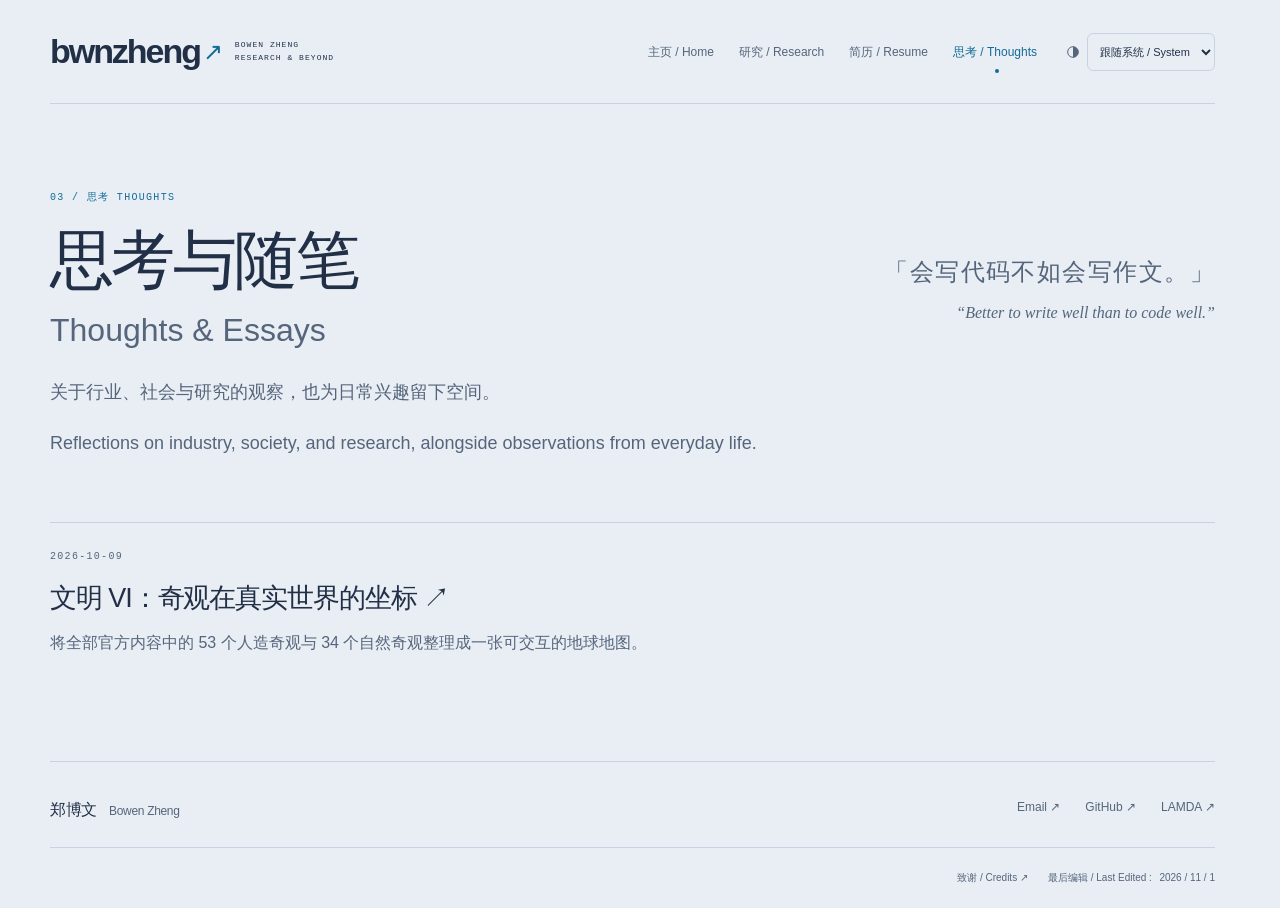
==== commit c597be2e: "Publish website" ====
--- a/blog/index.html
+++ b/blog/index.html
@@ -49,12 +49,12 @@
     { once: true },
   );
 })();
-</script><meta name="generator" content="Astro v7.3.5"><title>思考 · Thoughts · Bowen Zheng</title><link rel="icon" type="image/svg+xml" href="/favicon.svg"><link rel="canonical" href="https://bwnzheng.github.io/blog/"><meta property="og:title" content="思考 · Thoughts · Bowen Zheng"><meta property="og:description" content="Bowen Zheng, PhD candidate at LAMDA, Nanjing University. Research in continual learning, generative models, and agentic image generation."><meta property="og:type" content="website"><meta property="og:url" content="https://bwnzheng.github.io/blog/"><link rel="stylesheet" href="/_astro/BaseLayout.BLHPv5Hu.css"><style>.page-heading-with-quote[data-astro-cid-s7fn5vct]{max-width:none}.page-heading-title-row[data-astro-cid-s7fn5vct]{justify-content:space-between;align-items:center;gap:24px;margin-bottom:24px;display:flex}.page-heading-title-row[data-astro-cid-s7fn5vct] h1[data-astro-cid-s7fn5vct]{flex-shrink:0;margin-bottom:0}.page-heading-quote[data-astro-cid-s7fn5vct]{margin:0;text-align:right;max-width:420px;color:var(--muted);margin-inline-start:auto;line-height:1.8}.page-heading-quote[data-astro-cid-s7fn5vct] p[data-astro-cid-s7fn5vct]{margin:0}.page-heading-quote[data-astro-cid-s7fn5vct]>[data-astro-cid-s7fn5vct][lang=zh]{letter-spacing:.06em;font-family:Kaiti SC,STKaiti,KaiTi,楷体,serif;font-size:clamp(20px,2vw,24px)}.page-heading-quote[data-astro-cid-s7fn5vct]>[data-astro-cid-s7fn5vct][lang=en]{font-synthesis:style;margin-top:6px;font-family:Georgia,Times New Roman,serif;font-size:16px;font-style:italic;line-height:1.6}.page-heading-long-quote[data-astro-cid-s7fn5vct] .page-heading-quote[data-astro-cid-s7fn5vct]{max-width:560px}.quote-author[data-astro-cid-s7fn5vct]{flex-wrap:wrap;justify-content:flex-end;gap:0 8px;margin-top:12px;font-size:13px;line-height:1.6;display:flex}@media (width>=701px) and (width<=1000px){.page-heading-long-quote[data-astro-cid-s7fn5vct]{flex-direction:column;align-items:flex-start}}@media (width<=700px){.page-heading-title-row[data-astro-cid-s7fn5vct]{flex-direction:column;align-items:flex-start;gap:16px}.page-heading-quote[data-astro-cid-s7fn5vct]{text-align:left;margin-inline-start:0}.quote-author[data-astro-cid-s7fn5vct]{justify-content:flex-start}}
+</script><meta name="generator" content="Astro v7.3.5"><title>思考 · Thoughts · Bowen Zheng</title><link rel="icon" type="image/svg+xml" href="/favicon.svg"><link rel="canonical" href="https://bwnzheng.github.io/blog/"><meta property="og:title" content="思考 · Thoughts · Bowen Zheng"><meta property="og:description" content="Bowen Zheng, PhD candidate at LAMDA, Nanjing University. Research in continual learning, generative models, and agentic image generation."><meta property="og:type" content="website"><meta property="og:url" content="https://bwnzheng.github.io/blog/"><link rel="stylesheet" href="/_astro/BaseLayout.ZiGx69Mv.css"><style>.page-heading-with-quote[data-astro-cid-s7fn5vct]{max-width:none}.page-heading-title-row[data-astro-cid-s7fn5vct]{justify-content:space-between;align-items:center;gap:24px;margin-bottom:24px;display:flex}.page-heading-title-row[data-astro-cid-s7fn5vct] h1[data-astro-cid-s7fn5vct]{flex-shrink:0;margin-bottom:0}.page-heading-quote[data-astro-cid-s7fn5vct]{margin:0;text-align:right;max-width:420px;color:var(--muted);margin-inline-start:auto;line-height:1.8}.page-heading-quote[data-astro-cid-s7fn5vct] p[data-astro-cid-s7fn5vct]{margin:0}.page-heading-quote[data-astro-cid-s7fn5vct]>[data-astro-cid-s7fn5vct][lang=zh]{letter-spacing:.06em;font-family:Kaiti SC,STKaiti,KaiTi,楷体,serif;font-size:clamp(20px,2vw,24px)}.page-heading-quote[data-astro-cid-s7fn5vct]>[data-astro-cid-s7fn5vct][lang=en]{font-synthesis:style;margin-top:6px;font-family:Georgia,Times New Roman,serif;font-size:16px;font-style:italic;line-height:1.6}.page-heading-long-quote[data-astro-cid-s7fn5vct] .page-heading-quote[data-astro-cid-s7fn5vct]{max-width:560px}.quote-author[data-astro-cid-s7fn5vct]{flex-wrap:wrap;justify-content:flex-end;gap:0 8px;margin-top:12px;font-size:13px;line-height:1.6;display:flex}@media (width>=701px) and (width<=1000px){.page-heading-long-quote[data-astro-cid-s7fn5vct]{flex-direction:column;align-items:flex-start}}@media (width<=700px){.page-heading-title-row[data-astro-cid-s7fn5vct]{flex-direction:column;align-items:flex-start;gap:16px}.page-heading-quote[data-astro-cid-s7fn5vct]{text-align:left;margin-inline-start:0}.quote-author[data-astro-cid-s7fn5vct]{justify-content:flex-start}}
 </style></head><body><a class="skip-link" href="#main">Skip to content</a><header class="site-header wrap"><a class="wordmark" href="/" aria-label="Bowen Zheng home">bwnzheng<span>↗</span><span class="wordmark-caption">BOWEN ZHENG<br>RESEARCH & BEYOND</span></a><div class="header-controls"><nav aria-label="Main navigation"><a href="/">主页 / Home</a><a href="/research/">研究 / Research</a><a href="/resume/">简历 / Resume</a><a href="/blog/" aria-current="page">思考 / Thoughts</a></nav><label class="theme-picker"><svg viewBox="0 0 24 24" fill="none" stroke="currentColor" stroke-width="1.5" aria-hidden="true"><circle cx="12" cy="12" r="8"></circle><path d="M12 4a8 8 0 0 1 0 16Z" fill="currentColor" stroke="none"></path></svg><span class="sr-only">主题 / Color theme</span><select id="theme-select" aria-label="主题 / Color theme"><option value="system">跟随系统 / System</option><option value="light">日间 / Light</option><option value="dark">夜间 / Dark</option></select><script>
             // Restore the choice as soon as the control is parsed, before first paint.
             document.getElementById('theme-select').value =
               document.documentElement.dataset.themePreference || 'system';
-          </script></label></div></header><main id="main"><div class="wrap"><header class="page-heading page-heading-with-quote" data-astro-cid-s7fn5vct><p class="eyebrow" data-astro-cid-s7fn5vct><span data-astro-cid-s7fn5vct>03 /</span><span lang="zh" data-astro-cid-s7fn5vct>思考</span><span lang="en" data-astro-cid-s7fn5vct>THOUGHTS</span></p><div class="page-heading-title-row" data-astro-cid-s7fn5vct><h1 class="bilingual-title" data-astro-cid-s7fn5vct><span lang="zh" data-astro-cid-s7fn5vct>思考与随笔</span><span class="title-en" lang="en" data-astro-cid-s7fn5vct>Thoughts &amp; Essays</span></h1><blockquote class="page-heading-quote" data-astro-cid-s7fn5vct><p lang="zh" data-astro-cid-s7fn5vct>「会写代码不如会写作文。」</p><p lang="en" data-astro-cid-s7fn5vct>“Better to write well than to code well.”</p></blockquote></div><p class="lead" lang="zh" data-astro-cid-s7fn5vct>关于行业、社会与研究的观察，也为日常兴趣留下空间。</p><p class="lead" lang="en" data-astro-cid-s7fn5vct>Reflections on industry, society, and research, alongside observations from everyday life.</p></header><div class="notes-list"><a href="/blog/civ6-wonders/"><p class="eyebrow">2026-10-09</p><h2>文明 VI：奇观在真实世界的坐标 ↗</h2><p>将全部官方内容中的 53 个人造奇观与 34 个自然奇观整理成一张可交互的地球地图。</p></a></div></div></main><footer class="wrap site-footer"><div><a class="footer-name" href="/"><span lang="zh">郑博文</span><span lang="en">Bowen Zheng</span></a></div><div class="footer-links"><a href="mailto:zhengbw@lamda.nju.edu.cn">Email ↗</a><a href="https://github.com/bwnzheng" target="_blank" rel="noopener noreferrer" rel="noopener noreferrer">GitHub ↗</a><a href="https://www.lamda.nju.edu.cn/" target="_blank" rel="noopener noreferrer" rel="noopener noreferrer">LAMDA ↗</a></div><div class="footer-bottom"><a href="/credits/">致谢 / Credits ↗</a><div class="footer-editing"><span lang="zh">最后编辑</span> / <span lang="en">Last Edited</span> :<time datetime="2026-10-07">2026 / 10 / 7</time></div></div></footer><script>(() => {
+          </script></label></div></header><main id="main"><div class="wrap"><header class="page-heading page-heading-with-quote" data-astro-cid-s7fn5vct><p class="eyebrow" data-astro-cid-s7fn5vct><span data-astro-cid-s7fn5vct>03 /</span><span lang="zh" data-astro-cid-s7fn5vct>思考</span><span lang="en" data-astro-cid-s7fn5vct>THOUGHTS</span></p><div class="page-heading-title-row" data-astro-cid-s7fn5vct><h1 class="bilingual-title" data-astro-cid-s7fn5vct><span lang="zh" data-astro-cid-s7fn5vct>思考与随笔</span><span class="title-en" lang="en" data-astro-cid-s7fn5vct>Thoughts &amp; Essays</span></h1><blockquote class="page-heading-quote" data-astro-cid-s7fn5vct><p lang="zh" data-astro-cid-s7fn5vct>「会写代码不如会写作文。」</p><p lang="en" data-astro-cid-s7fn5vct>“Better to write well than to code well.”</p></blockquote></div><p class="lead" lang="zh" data-astro-cid-s7fn5vct>关于行业、社会与研究的观察，也为日常兴趣留下空间。</p><p class="lead" lang="en" data-astro-cid-s7fn5vct>Reflections on industry, society, and research, alongside observations from everyday life.</p></header><div class="notes-list"><a href="/blog/civ6-wonders/"><p class="eyebrow">2026-10-09</p><h2>文明 VI：奇观在真实世界的坐标 ↗</h2><p>将全部官方内容中的 53 个人造奇观与 34 个自然奇观整理成一张可交互的地球地图。</p></a></div></div></main><footer class="wrap site-footer"><div><a class="footer-name" href="/"><span lang="zh">郑博文</span><span lang="en">Bowen Zheng</span></a></div><div class="footer-links"><a href="mailto:zhengbw@lamda.nju.edu.cn">Email ↗</a><a href="https://github.com/bwnzheng" target="_blank" rel="noopener noreferrer" rel="noopener noreferrer">GitHub ↗</a><a href="https://www.lamda.nju.edu.cn/" target="_blank" rel="noopener noreferrer" rel="noopener noreferrer">LAMDA ↗</a></div><div class="footer-bottom"><a href="/credits/">致谢 / Credits ↗</a><div class="footer-editing"><span lang="zh">最后编辑</span> / <span lang="en">Last Edited</span> :<time datetime="2026-11-01">2026 / 11 / 1</time></div></div></footer><script>(() => {
   // This script restores the position; disable competing browser restoration.
   history.scrollRestoration = 'manual';
   const storageKey = `page-state:${location.pathname}${location.search}`;
--- a/_astro/BaseLayout.ZiGx69Mv.css
+++ b/_astro/BaseLayout.ZiGx69Mv.css
@@ -0,0 +1,2 @@
+/*! tailwindcss v4.3.3 | MIT License | https://tailwindcss.com */
+@layer properties{@supports (((-webkit-hyphens:none)) and (not (margin-trim:inline))) or ((-moz-orient:inline) and (not (color:rgb(from red r g b)))){*,:before,:after,::backdrop{--tw-rotate-x:initial;--tw-rotate-y:initial;--tw-rotate-z:initial;--tw-skew-x:initial;--tw-skew-y:initial;--tw-border-style:solid;--tw-shadow:0 0 #0000;--tw-shadow-color:initial;--tw-shadow-alpha:100%;--tw-inset-shadow:0 0 #0000;--tw-inset-shadow-color:initial;--tw-inset-shadow-alpha:100%;--tw-ring-color:initial;--tw-ring-shadow:0 0 #0000;--tw-inset-ring-color:initial;--tw-inset-ring-shadow:0 0 #0000;--tw-ring-inset:initial;--tw-ring-offset-width:0px;--tw-ring-offset-color:#fff;--tw-ring-offset-shadow:0 0 #0000;--tw-outline-style:solid;--tw-blur:initial;--tw-brightness:initial;--tw-contrast:initial;--tw-grayscale:initial;--tw-hue-rotate:initial;--tw-invert:initial;--tw-opacity:initial;--tw-saturate:initial;--tw-sepia:initial;--tw-drop-shadow:initial;--tw-drop-shadow-color:initial;--tw-drop-shadow-alpha:100%;--tw-drop-shadow-size:initial}}}@layer theme{:root,:host{--font-sans:-apple-system, BlinkMacSystemFont, "Segoe UI", Roboto, "Helvetica Neue", "Noto Sans", Arial, sans-serif, "Apple Color Emoji", "Segoe UI Emoji", "Segoe UI Symbol", "Noto Color Emoji";--font-mono:ui-monospace, SFMono-Regular, Menlo, Monaco, Consolas, "Liberation Mono", "Courier New", monospace;--default-transition-duration:.15s;--default-transition-timing-function:cubic-bezier(.4, 0, .2, 1);--default-font-family:var(--font-sans);--default-mono-font-family:var(--font-mono)}}@layer base{*,:after,:before,::backdrop{box-sizing:border-box;border:0 solid;margin:0;padding:0}::file-selector-button{box-sizing:border-box;border:0 solid;margin:0;padding:0}html,:host{-webkit-text-size-adjust:100%;tab-size:4;line-height:1.5;font-family:var(--default-font-family,-apple-system, BlinkMacSystemFont, "Segoe UI", Roboto, "Helvetica Neue", "Noto Sans", Arial, sans-serif, "Apple Color Emoji", "Segoe UI Emoji", "Segoe UI Symbol", "Noto Color Emoji");font-feature-settings:var(--default-font-feature-settings,normal);font-variation-settings:var(--default-font-variation-settings,normal);-webkit-tap-highlight-color:transparent}hr{height:0;color:inherit;border-top-width:1px}abbr:where([title]){text-decoration:underline dotted}h1,h2,h3,h4,h5,h6{font-size:inherit;font-weight:inherit}a{color:inherit;-webkit-text-decoration:inherit;-webkit-text-decoration:inherit;-webkit-text-decoration:inherit;text-decoration:inherit}b,strong{font-weight:bolder}code,kbd,samp,pre{font-family:var(--default-mono-font-family,ui-monospace, SFMono-Regular, Menlo, Monaco, Consolas, "Liberation Mono", "Courier New", monospace);font-feature-settings:var(--default-mono-font-feature-settings,normal);font-variation-settings:var(--default-mono-font-variation-settings,normal);font-size:1em}small{font-size:80%}sub,sup{vertical-align:baseline;font-size:75%;line-height:0;position:relative}sub{bottom:-.25em}sup{top:-.5em}table{text-indent:0;border-color:inherit;border-collapse:collapse}:-moz-focusring:where(:not(iframe)){outline:auto}progress{vertical-align:baseline}summary{display:list-item}ol,ul,menu{list-style:none}img,svg,video,canvas,audio,iframe,embed,object{vertical-align:middle;display:block}img,video{max-width:100%;height:auto}button,input,select,optgroup,textarea{font:inherit;font-feature-settings:inherit;font-variation-settings:inherit;letter-spacing:inherit;color:inherit;opacity:1;background-color:#0000;border-radius:0}::file-selector-button{font:inherit;font-feature-settings:inherit;font-variation-settings:inherit;letter-spacing:inherit;color:inherit;opacity:1;background-color:#0000;border-radius:0}:where(select:is([multiple],[size])) optgroup{font-weight:bolder}:where(select:is([multiple],[size])) optgroup option{padding-inline-start:20px}::file-selector-button{margin-inline-end:4px}::placeholder{opacity:1}@supports (not ((-webkit-appearance:-apple-pay-button))) or (contain-intrinsic-size:1px){::placeholder{color:currentColor}@supports (color:color-mix(in lab, red, red)){::placeholder{color:color-mix(in oklab, currentcolor 50%, transparent)}}}textarea{resize:vertical}::-webkit-search-decoration{-webkit-appearance:none}::-webkit-date-and-time-value{min-height:1lh;text-align:inherit}::-webkit-datetime-edit{display:inline-flex}::-webkit-datetime-edit-fields-wrapper{padding:0}::-webkit-datetime-edit{padding-block:0}::-webkit-datetime-edit-year-field{padding-block:0}::-webkit-datetime-edit-month-field{padding-block:0}::-webkit-datetime-edit-day-field{padding-block:0}::-webkit-datetime-edit-hour-field{padding-block:0}::-webkit-datetime-edit-minute-field{padding-block:0}::-webkit-datetime-edit-second-field{padding-block:0}::-webkit-datetime-edit-millisecond-field{padding-block:0}::-webkit-datetime-edit-meridiem-field{padding-block:0}::-webkit-calendar-picker-indicator{line-height:1}:-moz-ui-invalid{box-shadow:none}button,input:where([type=button],[type=reset],[type=submit]){appearance:button}::file-selector-button{appearance:button}::-webkit-inner-spin-button{height:auto}::-webkit-outer-spin-button{height:auto}[hidden]:where(:not([hidden=until-found])){display:none!important}}@layer components;@layer utilities{.visible{visibility:visible}.sr-only{clip-path:inset(50%);white-space:nowrap;border-width:0;width:1px;height:1px;margin:-1px;padding:0;position:absolute;overflow:hidden}.fixed{position:fixed}.relative{position:relative}.static{position:static}.block{display:block}.grid{display:grid}.hidden{display:none}.inline{display:inline}.table{display:table}.flex-shrink{flex-shrink:1}.transform{transform:var(--tw-rotate-x,) var(--tw-rotate-y,) var(--tw-rotate-z,) var(--tw-skew-x,) var(--tw-skew-y,)}.resize{resize:both}.flex-wrap{flex-wrap:wrap}.border{border-style:var(--tw-border-style);border-width:1px}.italic{font-style:italic}.ring{--tw-ring-shadow:var(--tw-ring-inset,) 0 0 0 calc(1px + var(--tw-ring-offset-width)) var(--tw-ring-color,currentcolor);box-shadow:var(--tw-inset-shadow), var(--tw-inset-ring-shadow), var(--tw-ring-offset-shadow), var(--tw-ring-shadow), var(--tw-shadow)}.outline{outline-style:var(--tw-outline-style);outline-width:1px}.filter{filter:var(--tw-blur,) var(--tw-brightness,) var(--tw-contrast,) var(--tw-grayscale,) var(--tw-hue-rotate,) var(--tw-invert,) var(--tw-saturate,) var(--tw-sepia,) var(--tw-drop-shadow,)}.transition{transition-property:color,background-color,border-color,outline-color,text-decoration-color,fill,stroke,--tw-gradient-from,--tw-gradient-via,--tw-gradient-to,opacity,box-shadow,transform,translate,scale,rotate,filter,-webkit-backdrop-filter,backdrop-filter,display,content-visibility,overlay,pointer-events;transition-timing-function:var(--tw-ease,var(--default-transition-timing-function));transition-duration:var(--tw-duration,var(--default-transition-duration))}}:root{color:var(--text);background:var(--background);font-synthesis:none;--background:#101310;--text:#e9ece5;--surface:#171c15;--button-text:#1c2514;--accent-hover:#d5ff9a;--globe-land:#c4f578;--globe-ocean:#829866;--globe-grid:#a9c778;--muted:#99a095;--line:#30362d;--accent:#c4f578;color-scheme:dark;font-family:Inter,-apple-system,BlinkMacSystemFont,Segoe UI,PingFang SC,sans-serif}:root[data-theme=light]{--background:#e9eef5;--text:#223047;--surface:#dfe7f1;--muted:#55657b;--line:#c7d3e1;--accent:#126c98;--button-text:#fff;--accent-hover:#0b557d;--globe-land:#2186b1;--globe-ocean:#7494b1;--globe-grid:#527d9e;--field-art-start:#e0e8f3;--field-art-mid:#d7e3f0;--field-art-end:#cad9ea;--field-art-glow:#4bb8e0;--field-art-line:#2784b1;--field-art-node:#dfedf7;--field-art-tile-start:#b7d8ed;--field-art-tile-mid:#90b5da;--field-art-tile-end:#b7b7e2;--field-art-panel:#c4d5e8;--field-art-panel-alt:#b9cde3;--field-art-mountain:#447da9;--field-art-mountain-front:#325d8e;--field-art-sun:#f0f7fc;--field-art-outline:#f4f9ff;color-scheme:light}@media (prefers-color-scheme:light){:root:not([data-theme]){--background:#e9eef5;--text:#223047;--surface:#dfe7f1;--muted:#55657b;--line:#c7d3e1;--accent:#126c98;--button-text:#fff;--accent-hover:#0b557d;--globe-land:#2186b1;--globe-ocean:#7494b1;--globe-grid:#527d9e;--field-art-start:#e0e8f3;--field-art-mid:#d7e3f0;--field-art-end:#cad9ea;--field-art-glow:#4bb8e0;--field-art-line:#2784b1;--field-art-node:#dfedf7;--field-art-tile-start:#b7d8ed;--field-art-tile-mid:#90b5da;--field-art-tile-end:#b7b7e2;--field-art-panel:#c4d5e8;--field-art-panel-alt:#b9cde3;--field-art-mountain:#447da9;--field-art-mountain-front:#325d8e;--field-art-sun:#f0f7fc;--field-art-outline:#f4f9ff;color-scheme:light}}*{box-sizing:border-box}html{scrollbar-gutter:stable;scroll-behavior:smooth;scroll-padding-top:30px}@supports not (scrollbar-gutter:stable){html{overflow-y:scroll}}body{margin:0}a{color:inherit;text-decoration:none;transition:color .2s}a:hover{color:var(--accent)}button,input,select{font:inherit}button,a,input,select{touch-action:manipulation}button:focus-visible,a:focus-visible,input:focus-visible,select:focus-visible{outline:2px solid var(--accent);outline-offset:6px}img{max-width:100%;display:block}p{color:var(--muted);margin:0 0 18px;line-height:1.8}h1,h2,h3{letter-spacing:-.04em;margin:0;font-weight:500;line-height:1.15}h1{font-size:clamp(44px,5.2vw,76px)}h2{font-size:clamp(30px,3vw,42px)}h3{font-size:24px}em{color:var(--accent);font-family:Georgia,Times New Roman,serif;font-weight:400}[hidden]{display:none!important}.wrap{width:min(1240px,100% - 100px);margin-inline:auto}.accent{color:var(--accent)}.eyebrow{letter-spacing:.13em;color:var(--muted);font-family:SFMono-Regular,Consolas,monospace;font-size:10px;font-weight:500;line-height:1.7}.eyebrow>span{color:var(--accent)}.status-dot{background:var(--accent);width:6px;height:6px;box-shadow:0 0 12px var(--accent);border-radius:100%;margin-right:8px;display:inline-block}@supports (color:color-mix(in lab, red, red)){.status-dot{box-shadow:0 0 12px color-mix(in srgb, var(--accent) 25%, transparent)}}.text-link{align-items:center;gap:18px;font-size:13px;display:inline-flex}.skip-link{background:var(--accent);color:var(--button-text);z-index:5;padding:12px;position:absolute;top:-80px;left:20px}.skip-link:focus{top:8px}.site-header{border-bottom:1px solid var(--line);justify-content:space-between;align-items:center;gap:30px;height:104px;display:flex}.wordmark{letter-spacing:-.06em;align-items:center;font-size:34px;font-weight:650;display:flex}.wordmark>span:first-child{color:var(--accent);margin:0 14px 0 3px;font-size:24px}.wordmark-caption{letter-spacing:.13em;font-family:monospace;font-size:8px;font-weight:400;line-height:1.6}.site-header nav{color:var(--muted);gap:25px;font-size:12px;display:flex}.site-header nav a{padding:14px 0;position:relative}.site-header nav a[aria-current]{color:var(--accent)}.site-header nav a[aria-current]:after{content:"";background:var(--accent);border-radius:50%;width:4px;height:4px;position:absolute;bottom:2px;left:50%}.header-controls{align-items:center;gap:28px;display:flex}.theme-picker{color:var(--muted);align-items:center;gap:6px;display:flex}.theme-picker svg{flex-shrink:0;width:16px;height:16px}.theme-picker select{border:1px solid var(--line);background:var(--background);max-width:155px;min-height:38px;color:var(--text);cursor:pointer;border-radius:6px;padding:6px 8px;font-size:11px}.theme-picker select:hover{border-color:var(--accent)}:root[data-theme=light] .globe-fallback{filter:brightness(.6)sepia()saturate(2)hue-rotate(155deg)}.hero{grid-template-columns:1.15fr 1fr;align-items:center;min-height:650px;padding-top:32px;padding-bottom:38px;display:grid;position:relative}.hero-copy{z-index:1;position:relative}.hero h1{letter-spacing:-.055em;flex-wrap:wrap;align-items:baseline;gap:8px 20px;font-size:clamp(42px,4.2vw,62px);display:flex}.chinese-name{color:var(--accent);letter-spacing:.04em;font-family:Kaiti SC,STKaiti,KaiTi,楷体,serif;font-size:1em;font-weight:400}.english-name{color:var(--muted);letter-spacing:-.035em;font-size:.52em;font-weight:400}.hero-role{color:var(--muted);flex-wrap:wrap;gap:6px 14px;margin-top:14px;font-size:12px;line-height:1.6;display:flex}.hero h2{margin-top:30px;font-size:clamp(24px,2.3vw,32px);line-height:1.4}.hero h2 .title-en{font-size:.58em;line-height:1.5}.hero-description{margin-top:24px;font-size:14px;line-height:1.8}.hero-actions{align-items:center;gap:28px;margin-top:33px;display:flex}.button{border:1px solid var(--line);border-radius:5px;align-items:center;gap:24px;padding:14px 20px;font-size:12px;display:inline-flex}.primary{background:var(--accent);color:var(--button-text);border-color:var(--accent);font-weight:600}.primary:hover{color:var(--button-text);background:var(--accent-hover)}.hero-art{isolation:isolate;background:radial-gradient(ellipse at center, var(--accent), transparent 64%);height:510px;position:relative}@supports (color:color-mix(in lab, red, red)){.hero-art{background:radial-gradient(ellipse at center, color-mix(in srgb, var(--accent) 9%, transparent), transparent 64%)}}.hero-art{overflow:hidden}.particle-canvas{position:absolute;inset:0}.particle-canvas canvas{display:block}.hero .globe-section-title{letter-spacing:.02em;color:var(--muted);margin:0;font-size:15px;font-weight:500;line-height:1.5;position:absolute;top:0;left:0}.dot-globe{height:480px;position:relative}.hero-art .dot-globe{height:auto;position:absolute;inset:32px 0 0}.globe-fallback{object-fit:contain;pointer-events:none;width:100%;height:calc(100% - 48px);position:absolute}.dot-globe.is-ready:not(.has-error) .globe-fallback{display:none}.dot-globe .particle-canvas{visibility:hidden;cursor:grab;touch-action:pan-y;border-radius:12px;bottom:48px}.dot-globe.is-ready:not(.has-error) .particle-canvas{visibility:visible}.dot-globe .particle-canvas:active{cursor:grabbing}.globe-markers{pointer-events:none;position:absolute;inset:0 0 48px}.globe-marker{pointer-events:auto;cursor:pointer;width:20px;height:20px;color:var(--globe-marker-color,var(--accent));text-align:left;border-radius:6px;padding:0;position:absolute;transform:translate(-50%,-50%)}.globe-marker[hidden]{display:none}.globe-marker-line{background:var(--globe-marker-color,var(--accent));height:1px;position:absolute;top:10px;left:10px}@supports (color:color-mix(in lab, red, red)){.globe-marker-line{background:color-mix(in srgb, var(--globe-marker-color,var(--accent)) 46%, transparent)}}.globe-marker-line{transform-origin:0;pointer-events:none}.globe-marker-dot{width:var(--globe-marker-size,10px);height:var(--globe-marker-size,10px);background:var(--globe-marker-color,var(--accent));box-shadow:0 0 0 4px var(--globe-marker-color,var(--accent)), 0 0 14px var(--globe-marker-color,var(--accent));border-radius:50%;position:absolute;top:50%;left:50%;transform:translate(-50%,-50%)}@supports (color:color-mix(in lab, red, red)){.globe-marker-dot{box-shadow:0 0 0 4px color-mix(in srgb, var(--globe-marker-color,var(--accent)) 15%, transparent), 0 0 14px color-mix(in srgb, var(--globe-marker-color,var(--accent)) 40%, transparent)}}.globe-marker-name{white-space:nowrap;background:var(--background);border-radius:4px;width:max-content;padding:3px 6px;position:absolute}@supports (color:color-mix(in lab, red, red)){.globe-marker-name{background:color-mix(in srgb, var(--background) 85%, transparent)}}.globe-marker-name{align-items:baseline;gap:5px;padding-block:2px;font-size:11px;line-height:1.4;display:flex}.globe-marker-name>span{display:inline}.globe-marker-name>[lang=en]{color:var(--muted);font-size:9px}.globe-notation-card{border:1px solid var(--accent);position:absolute;bottom:60px;left:12px;right:12px}@supports (color:color-mix(in lab, red, red)){.globe-notation-card{border:1px solid color-mix(in srgb, var(--accent) 25%, transparent)}}.globe-notation-card{background:var(--background);border-radius:8px;padding:12px 14px}@supports (color:color-mix(in lab, red, red)){.globe-notation-card{background:color-mix(in srgb, var(--background) 95%, transparent)}}.globe-notation-card{z-index:3}.globe-notation-title{color:var(--accent);flex-wrap:wrap;align-items:baseline;gap:8px;padding-right:25px;font-size:16px;line-height:1.4;display:flex}.globe-notation-title>[lang=en]{color:var(--muted);font-size:12px;font-weight:400}.globe-event-table{border-collapse:collapse;width:100%;margin-top:6px;font-size:11px;line-height:1.45}.globe-event-table td{vertical-align:top;padding:7px 0}.globe-event-table tr+tr td{border-top:1px solid var(--line)}.globe-event-table tr:last-child td{padding-bottom:0}.globe-event-copy{gap:6px;display:flex}.globe-event-bullet{color:var(--accent)}.globe-event-table .bilingual-copy>[lang=en]{margin-top:3px;font-size:10px}.globe-event-table .globe-event-date{text-align:right;white-space:nowrap;color:var(--muted);font-variant-numeric:tabular-nums;padding-left:10px;font-size:10px}.globe-notation-card{max-height:calc(100% - 78px);overflow-y:auto}.globe-event-ongoing{vertical-align:top;flex-direction:column;display:inline-flex}.globe-event-ongoing>[lang=en]{font-size:8px}.globe-notation-close{width:32px;height:32px;color:var(--muted);cursor:pointer;font-size:22px;position:absolute;top:6px;right:6px}.globe-notation-close:hover{color:var(--accent)}.globe-tools{justify-content:center;align-items:center;gap:18px;display:flex;position:absolute;bottom:8px;left:0;right:0}.globe-hint{color:var(--muted);margin:0;font-size:10px;line-height:1.5}.globe-hint>span{display:block}.globe-hint>[lang=en]{opacity:.75;font-size:9px}.globe-buttons{gap:4px;display:flex}.globe-buttons button{border:1px solid var(--line);width:34px;height:34px;color:var(--accent);cursor:pointer;background:var(--background);border-radius:50%;font-size:17px}.globe-buttons button:hover{border-color:var(--accent);background:var(--accent)}@supports (color:color-mix(in lab, red, red)){.globe-buttons button:hover{background:color-mix(in srgb, var(--accent) 7%, transparent)}}@media (width<=760px){.globe-tools{gap:10px}.globe-buttons button{width:36px;height:36px}}.about-section{border-top:1px solid var(--line);border-bottom:1px solid var(--line);grid-template-columns:1fr 1.8fr;gap:70px;padding-block:44px;display:grid}.about-identity{align-self:start;align-items:center;gap:22px;display:flex}.about-identity img{object-fit:cover;filter:grayscale(.35);border-radius:4px}.about-identity p{margin-bottom:6px;font-size:13px}.about-identity .eyebrow{font-size:9px}.about-copy{letter-spacing:-.015em;color:var(--text);font-size:19px;line-height:1.65}.about-copy a{text-decoration:underline;-webkit-text-decoration-color:var(--accent);-webkit-text-decoration-color:var(--accent);text-decoration-color:var(--accent);text-underline-offset:5px}.about-section>div>p:not(.about-copy){font-size:13px}.section{padding-block:78px 4px}.section-heading{justify-content:space-between;align-items:end;gap:20px;margin-bottom:34px;display:flex}.section-heading .eyebrow{margin-bottom:13px}.section-heading .text-link{margin-bottom:6px}.journey-grid{grid-template-columns:repeat(4,1fr);gap:30px;margin-top:42px;display:grid}.journey-node{border-top:1px solid var(--line);color:var(--accent);justify-content:space-between;margin-bottom:25px;padding-top:22px;font:11px monospace;display:flex;position:relative}.journey-node:before{content:"";border:1px solid var(--accent);background:var(--background);border-radius:50%;width:7px;height:7px;position:absolute;top:-4px}.journey-item h3{letter-spacing:-.04em;font-size:21px}.journey-item .eyebrow{margin-bottom:9px;font-size:8px}.journey-cn{margin-top:6px;margin-bottom:15px;color:var(--muted)!important;font-size:11px!important}.journey-item>p:last-child{font-size:12px;line-height:1.85}.project-grid{grid-template-columns:1fr 1fr;gap:28px;display:grid}.project-card{border:1px solid var(--line);background:var(--surface);border-radius:9px;transition:transform .25s,border-color .25s;overflow:hidden}.project-card:hover{border-color:var(--accent);color:inherit;transform:translateY(-5px)}.project-preview{aspect-ratio:1.85;background:#e7e9e1;align-items:center;padding:20px;display:flex;position:relative;overflow:hidden}.project-preview img{object-fit:contain;width:100%;height:100%;transition:transform .4s}.project-card:hover img{transform:scale(1.025)}.project-arrow{background:var(--background);position:absolute;top:17px;right:17px}@supports (color:color-mix(in lab, red, red)){.project-arrow{background:color-mix(in srgb, var(--background) 87%, transparent)}}.project-arrow{color:var(--accent);border-radius:50%;place-items:center;width:32px;height:32px;display:grid}.project-caption{padding:25px 28px}.project-caption .eyebrow{justify-content:space-between;margin-bottom:12px;font-size:9px;display:flex}.project-caption h3{margin-bottom:12px;font-size:26px}.project-caption>p:last-child{margin:0;font-size:12px}.publication{border-top:1px solid var(--line);grid-template-columns:190px 1fr;gap:30px;padding:28px 0;display:grid}.publication-image{background:#e7e9e1;border-radius:5px;align-self:start;padding:10px;overflow:hidden}.publication-image img{object-fit:contain;width:100%;height:110px}.publication h3{letter-spacing:-.025em;font-size:20px;line-height:1.4}.publication .eyebrow{margin-bottom:8px;font-size:9px}.authors{color:var(--muted);margin:9px 0 13px;font-size:12px;line-height:1.8}.authors strong{color:var(--text);font-weight:500}.paper-links{color:var(--accent);flex-wrap:wrap;gap:18px;font:11px monospace;display:flex}.contact-section{border-top:1px solid var(--line);text-align:center;background:radial-gradient(ellipse at bottom, var(--accent), transparent 65%);margin-block:80px 0;padding:65px 0}@supports (color:color-mix(in lab, red, red)){.contact-section{background:radial-gradient(ellipse at bottom, color-mix(in srgb, var(--accent) 5%, transparent), transparent 65%)}}.contact-section h2{margin-block:24px;font-size:clamp(38px,4.4vw,62px);line-height:1.15}.contact-email{border-bottom:1px solid var(--accent);margin-top:8px;padding-bottom:8px;font-size:16px;display:inline-block}.contact-links{color:var(--muted);justify-content:center;gap:30px;margin-top:22px;font-size:12px;display:flex}.site-footer{border-top:1px solid var(--line);flex-wrap:wrap;justify-content:space-between;gap:25px;margin-top:60px;padding-top:36px;display:flex}.footer-name{letter-spacing:-.02em;font-size:16px}.footer-name>[lang=en]{color:var(--muted);margin-left:12px;font-size:12px}.site-footer p{margin-top:10px;font-size:11px}.footer-links{color:var(--muted);align-items:start;gap:25px;font-size:12px;display:flex}.footer-bottom{border-top:1px solid var(--line);color:var(--muted);flex-wrap:wrap;flex-basis:100%;justify-content:flex-end;align-items:baseline;gap:8px 20px;padding:22px 0;font-size:10px;line-height:1.6;display:flex}.footer-editing{text-align:right}.footer-editing time{margin-inline-start:.75em}.page-heading{padding:85px 0 45px}.page-heading:not(.page-heading-with-quote){max-width:950px}.page-heading h1{margin-bottom:24px;font-size:clamp(40px,5vw,65px)}.lead{max-width:850px;font-size:18px;line-height:1.8}.filter-bar{border-block:1px solid var(--line);align-items:end;gap:20px;padding:22px 0;display:flex}.filter-bar label{color:var(--muted);flex-direction:column;gap:8px;font:10px monospace;display:flex}.search-label{flex:1}.filter-bar input,.filter-bar select{border:1px solid var(--line);background:var(--surface);height:45px;color:var(--text);border-radius:4px;padding:10px 14px;font:13px sans-serif}.filter-bar select{min-width:140px}.result-count{margin:22px 0;font:11px monospace}.empty-state{text-align:center;border:1px solid var(--line);border-radius:8px;margin-bottom:40px;padding:75px 30px}.empty-state h1,.empty-state h2{margin-bottom:22px}.empty-state .button{margin-top:20px}.note-symbol{color:var(--accent);margin-bottom:25px;font-size:64px;display:block}.project-detail{max-width:1050px;padding-top:60px}.project-detail>.eyebrow{margin-top:45px}.project-detail h1{font-size:clamp(34px,4.2vw,58px);line-height:1.15}.project-detail .authors{margin-block:25px}.project-detail .detail-image{object-fit:contain;background:#f3f4ef;border-radius:8px;width:100%;max-height:600px;margin:40px 0;padding:25px}.project-detail h2{margin-bottom:20px}.compact{padding-top:30px;padding-bottom:35px}.timeline{margin-top:25px}.timeline article{border-top:1px solid var(--line);padding:30px 0;position:relative}.experience-grid{grid-template-columns:230px minmax(0,1fr);gap:25px;display:grid}.timeline h3{margin-bottom:9px;font-size:23px}.timeline a{color:var(--accent);font-size:14px}.timeline p:not(.eyebrow){margin:12px 0 0;font-size:13px}.location{color:var(--muted);text-align:right;font:10px monospace}.teaching-list{margin-top:25px}.teaching-list article{border-top:1px solid var(--line);grid-template-columns:230px 1fr;gap:25px;padding:24px 0;display:grid}.teaching-list h3{font-size:21px}.prose{max-width:800px;padding-top:65px;line-height:1.8}.prose h1,.prose h2,.prose h3{margin-block:30px}.prose p{margin-block:20px}.prose ul,.prose ol{list-style:revert;padding-left:24px}.blog-content a{color:var(--accent);overflow-wrap:anywhere;text-decoration:none;transition:color .2s,background-color .2s}.blog-content a:after{content:"↗" / "";vertical-align:.12em;margin-inline-start:.15em;font-size:.8em;display:inline-block}.blog-content a:hover,.blog-content a:focus-visible{background-color:var(--accent)}@supports (color:color-mix(in lab, red, red)){.blog-content a:hover,.blog-content a:focus-visible{background-color:color-mix(in srgb, var(--accent) 8%, transparent)}}.blog-content a:focus-visible{outline-offset:3px}.notes-list>a{border-top:1px solid var(--line);padding:25px 0;display:block}.notes-list h2{margin-bottom:15px;font-size:27px}@media (width>=1500px){.hero{min-height:710px}.hero-art{height:560px}}@media (width<=1100px){.wrap{width:calc(100% - 64px)}.wordmark-caption{display:none}.site-header nav{gap:18px}.hero h1{font-size:45px}.hero-art{height:440px}.journey-grid{gap:20px}.journey-item h3{font-size:18px}.about-section{gap:35px}.experience-grid{grid-template-columns:180px minmax(0,1fr)}.teaching-list article{grid-template-columns:180px 1fr}}@media (width<=760px){.wrap{width:calc(100% - 40px)}.site-header{flex-wrap:wrap;gap:12px;height:auto;min-height:108px;padding-top:17px}.wordmark{font-size:28px}.wordmark-caption{display:none}.header-controls{display:contents}.theme-picker{margin-left:auto}.theme-picker select{max-width:150px}.site-header nav{order:3;justify-content:space-between;gap:6px;width:100%;padding-bottom:8px;font-size:12px}.hero{grid-template-columns:1fr;min-height:0;padding-top:42px}.hero h1{font-size:44px}.hero h2{margin-top:25px;font-size:25px}.hero-description{font-size:13px}.hero-actions{gap:22px}.hero-art{aspect-ratio:1;width:100%;min-width:0;height:auto;min-height:360px;margin-top:12px}.about-section{grid-template-columns:1fr;gap:25px;padding-block:30px}.about-identity img{width:54px;height:72px}.about-copy{font-size:17px}.section{padding-top:52px}.section-heading{align-items:start;gap:18px}.section-heading .text-link{white-space:nowrap;margin-top:30px;font-size:10px}.section-heading h2{font-size:28px}.section-heading .eyebrow{font-size:8px}.journey-grid{grid-template-columns:1fr 1fr;gap:25px 22px;margin-top:25px}.journey-node{margin-bottom:16px}.journey-item h3{font-size:18px}.journey-item>p:last-child{font-size:11px}.project-grid{grid-template-columns:1fr}.project-caption{padding:22px}.publication{grid-template-columns:1fr;gap:18px}.publication-image{width:170px}.publication-image img{height:90px}.publication h3{font-size:19px}.contact-section{margin-top:45px;padding-block:40px}.contact-email{font-size:14px}.site-footer{margin-top:40px}.footer-links{font-size:11px}.footer-bottom{font-size:8px}.page-heading{padding:50px 0 30px}.lead{font-size:16px}.filter-bar{flex-wrap:wrap;gap:15px}.search-label{flex-basis:100%}.filter-bar label:not(.search-label){flex:1}.filter-bar select{min-width:0}.timeline article{padding-block:24px}.experience-grid{grid-template-columns:1fr;gap:12px}.experience-grid>.eyebrow{margin:0}.teaching-list article{grid-template-columns:1fr;gap:10px}.project-detail{padding-top:35px}.project-detail .detail-image{padding:10px}.empty-state{padding:45px 20px}.empty-state h1{font-size:36px}}@media (prefers-reduced-motion:reduce){html{scroll-behavior:auto}*,:before,:after{transition:none!important;animation:none!important}}.detail-image img{object-fit:contain;width:100%;height:auto;max-height:550px}.about-identity{isolation:isolate;min-height:230px;display:block;position:relative}.about-identity .about-avatar-backdrop{object-fit:contain;filter:none;width:min(245px,92%);max-width:none;height:auto;image-rendering:pixelated;opacity:.82;pointer-events:none;position:absolute;bottom:0;left:50%;transform:translate(-50%);-webkit-mask-image:linear-gradient(#000 0% 74%,#0000 100%);mask-image:linear-gradient(#000 0% 74%,#0000 100%)}.about-identity-copy{z-index:1;padding-top:5px;position:relative}.avatar-day{display:none}:root[data-theme=light] .avatar-day{display:block}:root[data-theme=light] .avatar-night{display:none}@media (prefers-color-scheme:light){:root:not([data-theme]) .avatar-day{display:block}:root:not([data-theme]) .avatar-night{display:none}}@media (width<=760px){.about-identity{min-height:215px}.about-identity .about-avatar-backdrop{width:min(210px,70%);bottom:0}}.inline-bilingual>[lang]{display:inline}.inline-bilingual>.inline-en{color:var(--muted)}.teaching-title .inline-en{font-size:.7em;font-weight:400}.bilingual-copy>span{display:block}.bilingual-copy>[lang=en]{color:var(--muted);margin-top:8px}.bilingual-title>span{display:block}.bilingual-title>.title-en{letter-spacing:0;color:var(--muted);margin-top:10px;font-size:.5em;font-weight:400;line-height:1.4}.page-heading .eyebrow,.section-heading .eyebrow{flex-wrap:wrap;align-items:baseline;gap:.75em;display:flex}.globe-marker-name[hidden],.globe-marker-line[hidden]{display:none}.globe-marker[data-shape=square] .globe-marker-dot{border-radius:2px}.civ6-wonders{border-block:1px solid var(--line);margin-block:32px;padding-block:24px}.civ6-stats{grid-template-columns:repeat(3,1fr);gap:16px;display:grid}.civ6-stats>div{flex-direction:column;display:flex}.civ6-stats strong{color:var(--accent);font-size:clamp(28px,5vw,42px);font-weight:500;line-height:1.2}.civ6-stats [lang=en],.civ6-filters [lang=en],.civ6-legend [lang=en]{color:var(--muted);font-size:11px}.civ6-filters{grid-template-columns:1.3fr .8fr 1.6fr;gap:12px;margin-top:24px;display:grid}.civ6-filters[hidden]{display:none}.civ6-filters label{flex-direction:column;min-width:0;font-size:12px;display:flex}.civ6-filters input,.civ6-filters select{border:1px solid var(--line);background:var(--background);width:100%;min-width:0;color:var(--text);font:inherit;border-radius:6px;margin-top:6px;padding:8px}.civ6-legend,.civ6-legend>span{flex-wrap:wrap;align-items:center;gap:8px;display:flex}.civ6-legend{gap:20px;margin-top:20px;font-size:12px}.civ6-human-dot,.civ6-natural-dot{background:#b77932;width:9px;height:9px;display:inline-block}.civ6-natural-dot{background:#428da8;border-radius:50%}.civ6-globe-frame{isolation:isolate;height:clamp(390px,65vw,580px);position:relative}.civ6-globe-frame .dot-globe{height:auto;position:absolute;inset:12px 0 0}.prose .civ6-wonders p{margin-block:8px}.prose .civ6-wonders h3{margin-block:0}.civ6-globe-frame .globe-hint{margin:0}.civ6-detail{font-size:12px;line-height:1.6}.civ6-detail [lang=en]{font-size:11px}.civ6-coordinates{color:var(--accent);font-variant-numeric:tabular-nums}.civ6-source-links{flex-wrap:wrap;gap:8px 16px;display:flex}.civ6-results,.civ6-method{font-size:12px}.civ6-results [lang=en],.civ6-method [lang=en]{font-size:11px}.civ6-catalogue{margin-top:20px;font-size:13px}.civ6-catalogue summary{cursor:pointer;padding-block:10px}.civ6-catalogue-list{max-height:520px;padding-right:8px;overflow-y:auto}.civ6-catalogue-entry{border-top:1px solid var(--line)}.civ6-catalogue-entry summary>span{margin-right:8px}.civ6-catalogue-entry summary [lang=en],.civ6-unmapped{color:var(--muted);font-size:11px}.civ6-catalogue-entry .civ6-detail{padding:0 12px 12px}@media (width<=640px){.civ6-filters{grid-template-columns:1fr 1fr}.civ6-filters label:last-child{grid-column:1/-1}.civ6-legend{gap:12px}.civ6-legend [lang=en]{display:none}}.civ6-locate{border:1px solid var(--line);color:var(--accent);cursor:pointer;border-radius:6px;margin:0 12px 12px;padding:6px 10px}.civ6-locate:hover{background:var(--surface)}.globe-cluster-stem{background:var(--muted);transform-origin:0;pointer-events:none;height:1px;position:absolute;top:10px;left:10px}.globe-cluster-count{border:2px solid var(--accent);background:var(--background);color:var(--text);border-radius:50%;place-items:center;font-size:12px;font-weight:700;display:grid;position:absolute;inset:-6px}.globe-cluster-count[hidden],.globe-cluster-stem[hidden],.globe-marker[data-cluster=true] .globe-marker-dot{display:none}@property --tw-rotate-x{syntax:"*";inherits:false}@property --tw-rotate-y{syntax:"*";inherits:false}@property --tw-rotate-z{syntax:"*";inherits:false}@property --tw-skew-x{syntax:"*";inherits:false}@property --tw-skew-y{syntax:"*";inherits:false}@property --tw-border-style{syntax:"*";inherits:false;initial-value:solid}@property --tw-shadow{syntax:"*";inherits:false;initial-value:0 0 #0000}@property --tw-shadow-color{syntax:"*";inherits:false}@property --tw-shadow-alpha{syntax:"<percentage>";inherits:false;initial-value:100%}@property --tw-inset-shadow{syntax:"*";inherits:false;initial-value:0 0 #0000}@property --tw-inset-shadow-color{syntax:"*";inherits:false}@property --tw-inset-shadow-alpha{syntax:"<percentage>";inherits:false;initial-value:100%}@property --tw-ring-color{syntax:"*";inherits:false}@property --tw-ring-shadow{syntax:"*";inherits:false;initial-value:0 0 #0000}@property --tw-inset-ring-color{syntax:"*";inherits:false}@property --tw-inset-ring-shadow{syntax:"*";inherits:false;initial-value:0 0 #0000}@property --tw-ring-inset{syntax:"*";inherits:false}@property --tw-ring-offset-width{syntax:"<length>";inherits:false;initial-value:0}@property --tw-ring-offset-color{syntax:"*";inherits:false;initial-value:#fff}@property --tw-ring-offset-shadow{syntax:"*";inherits:false;initial-value:0 0 #0000}@property --tw-outline-style{syntax:"*";inherits:false;initial-value:solid}@property --tw-blur{syntax:"*";inherits:false}@property --tw-brightness{syntax:"*";inherits:false}@property --tw-contrast{syntax:"*";inherits:false}@property --tw-grayscale{syntax:"*";inherits:false}@property --tw-hue-rotate{syntax:"*";inherits:false}@property --tw-invert{syntax:"*";inherits:false}@property --tw-opacity{syntax:"*";inherits:false}@property --tw-saturate{syntax:"*";inherits:false}@property --tw-sepia{syntax:"*";inherits:false}@property --tw-drop-shadow{syntax:"*";inherits:false}@property --tw-drop-shadow-color{syntax:"*";inherits:false}@property --tw-drop-shadow-alpha{syntax:"<percentage>";inherits:false;initial-value:100%}@property --tw-drop-shadow-size{syntax:"*";inherits:false}
